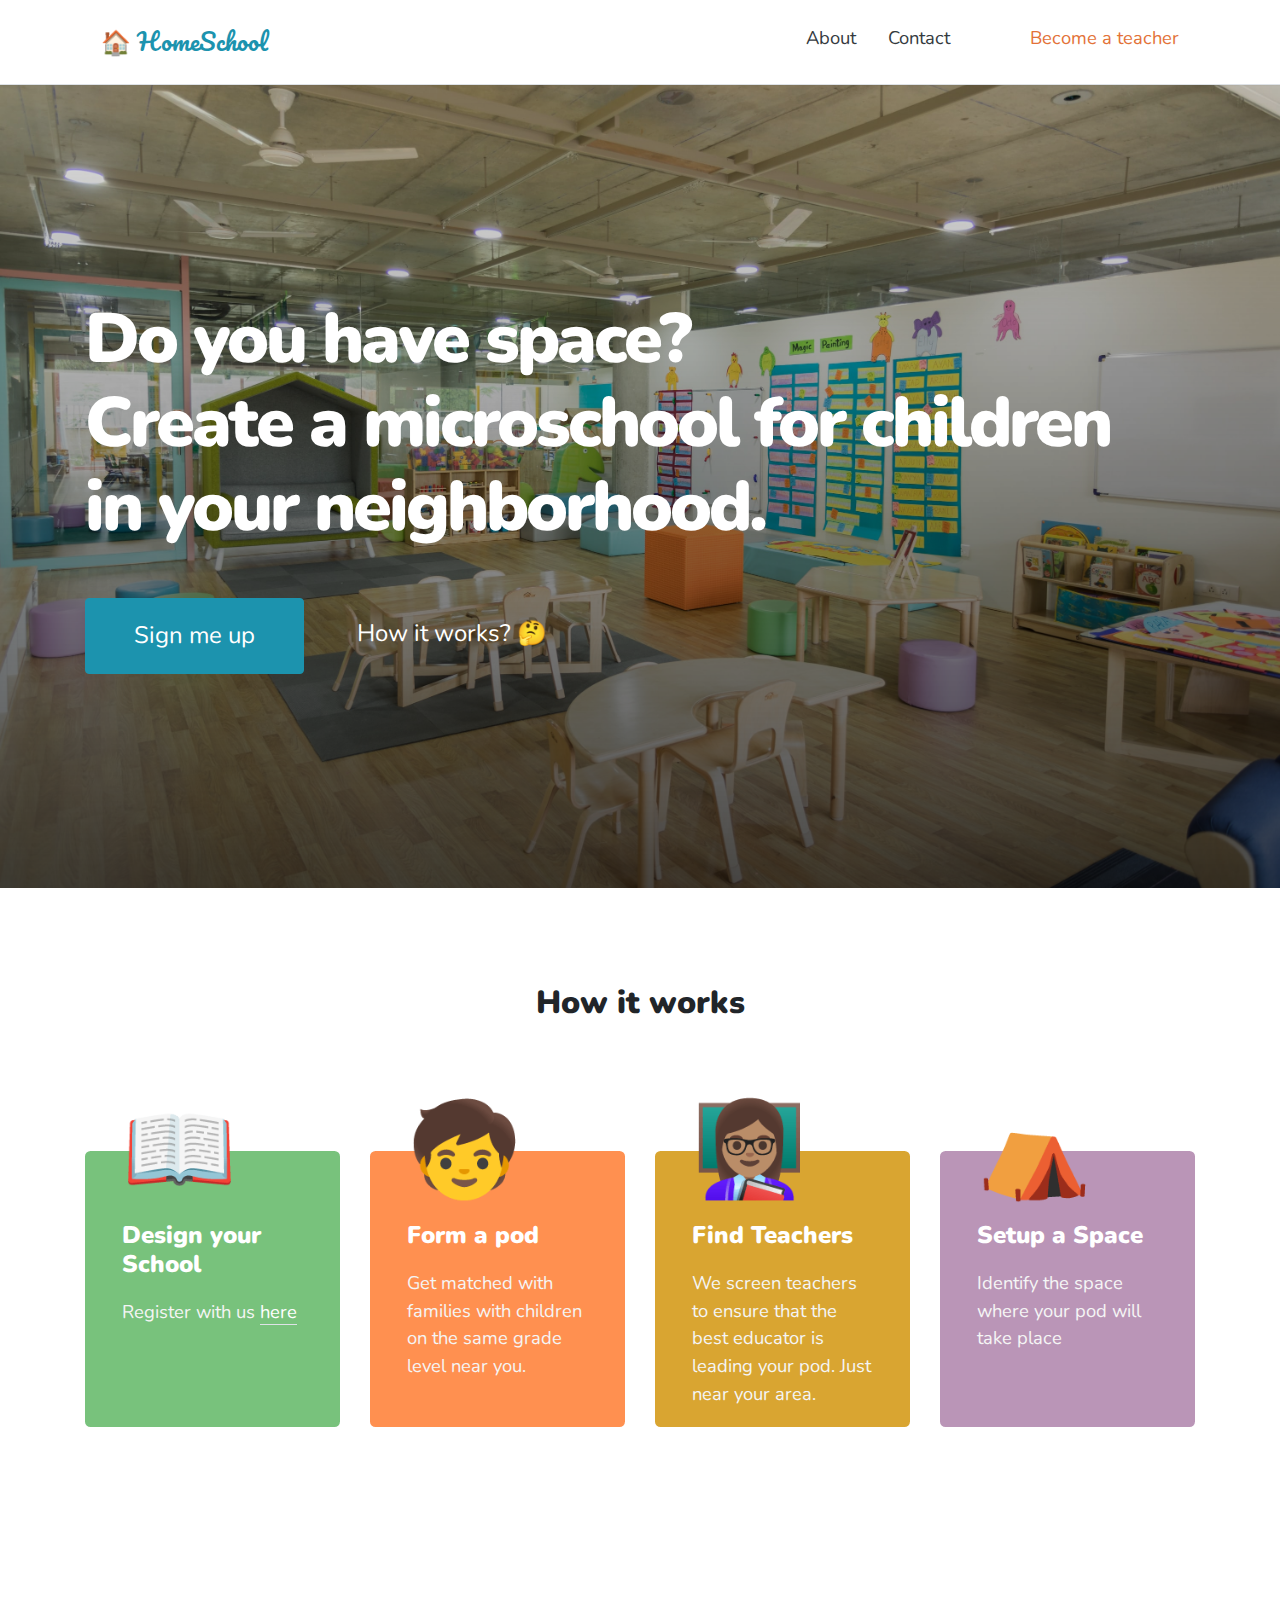
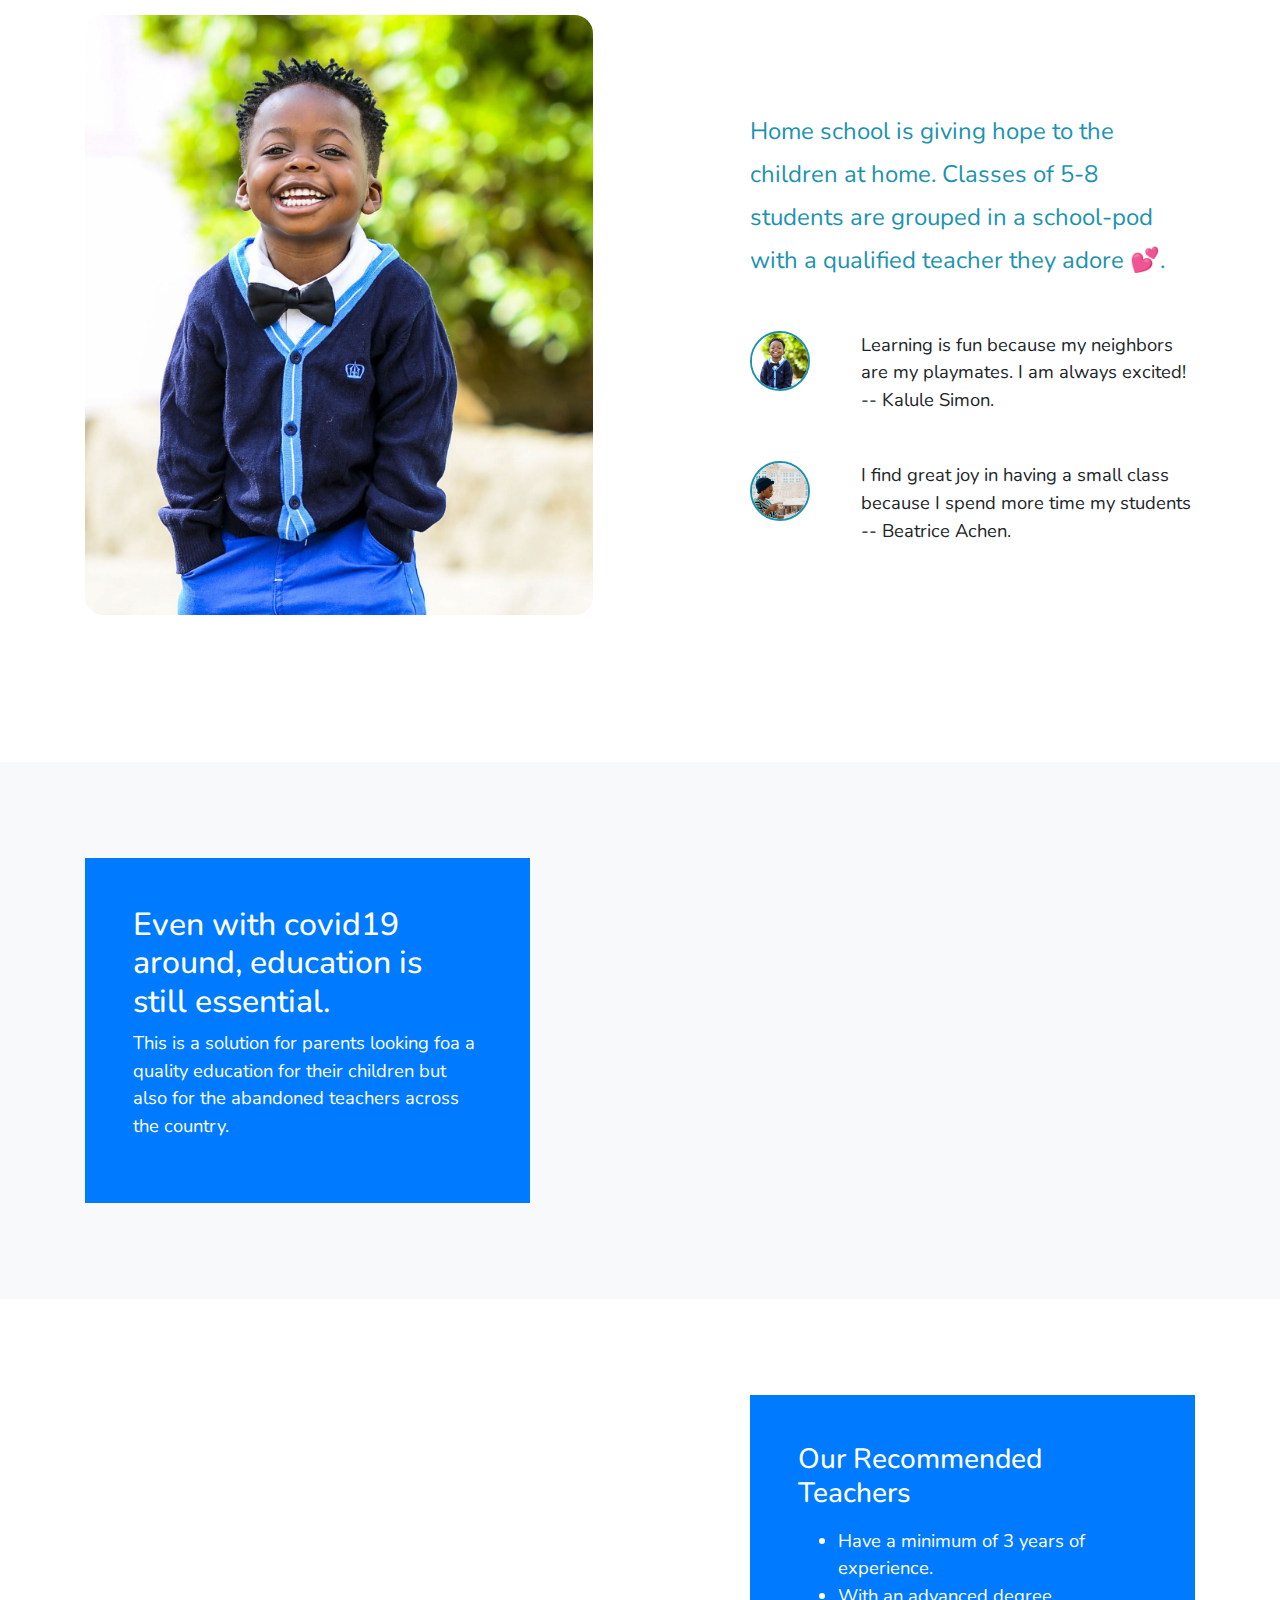
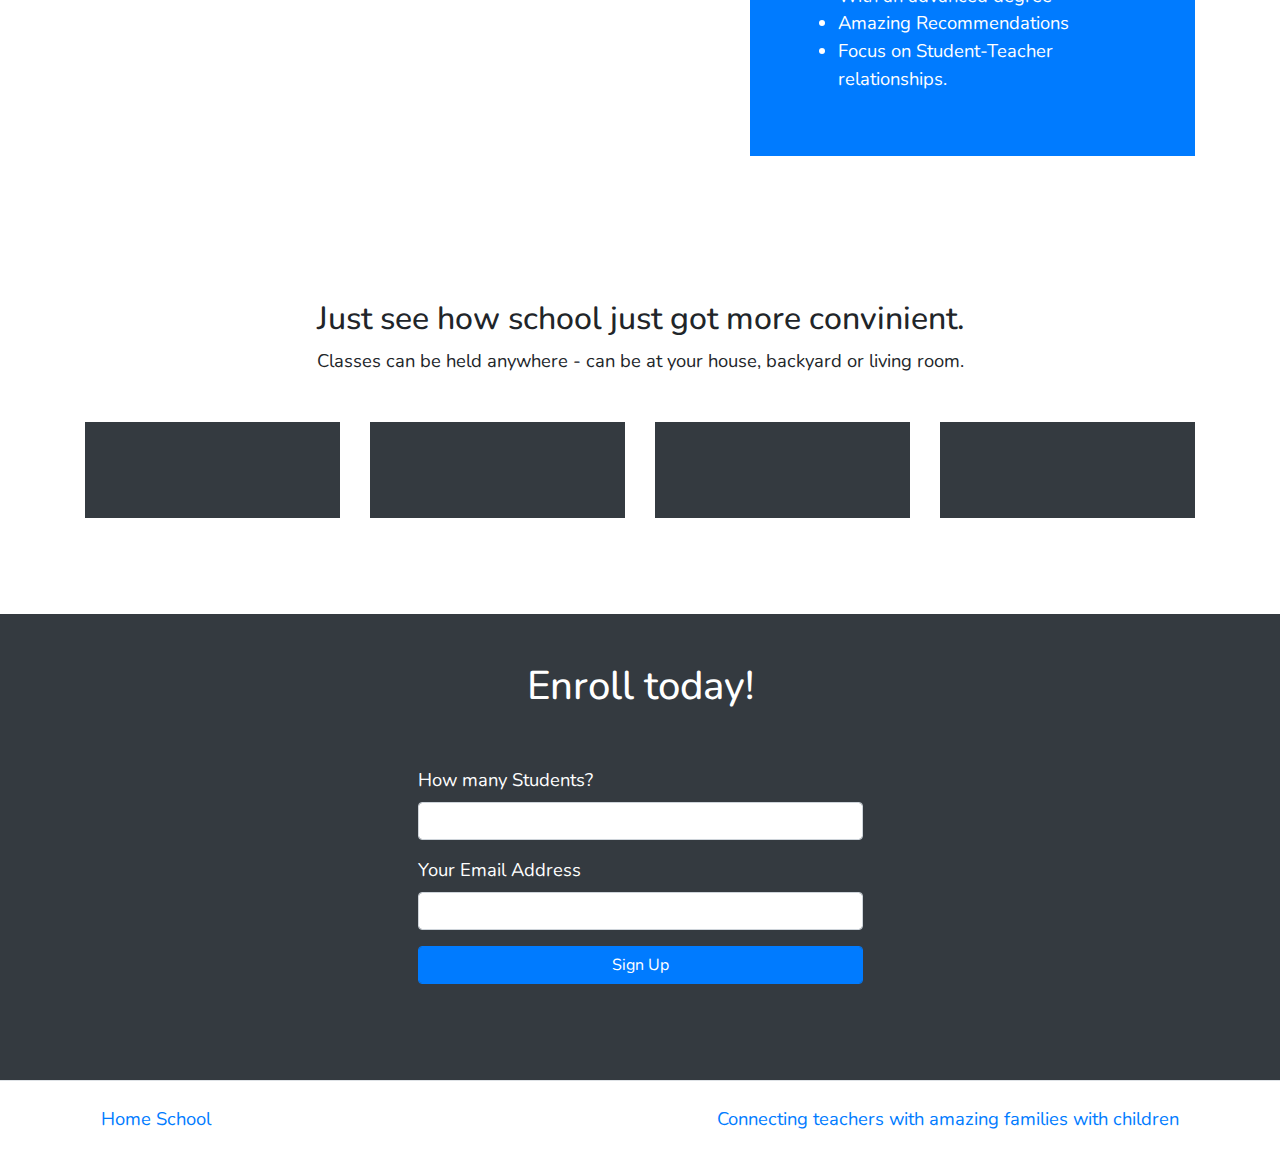
==== index.html @ bb49c63e "secondary intro update" ====
<!DOCTYPE html>
<html lang="en">
<head>
    <meta charset="UTF-8">
    <meta name="viewport" content="width=device-width, initial-scale=1.0">
    <title>Home School</title>
    <link rel="stylesheet" href="https://stackpath.bootstrapcdn.com/bootstrap/4.5.2/css/bootstrap.min.css" integrity="sha384-JcKb8q3iqJ61gNV9KGb8thSsNjpSL0n8PARn9HuZOnIxN0hoP+VmmDGMN5t9UJ0Z" crossorigin="anonymous">
    <link href="https://fonts.googleapis.com/css2?family=Nunito:wght@600;900&display=swap" rel="stylesheet">
    <link href="https://fonts.googleapis.com/css2?family=Pacifico&display=swap" rel="stylesheet"> 
    <link rel="stylesheet" href="style.css">
</head>
<body>
    <header class="border-bottom pt-3 pb-3">
        <nav class="d-flex justify-content-between container">
            <a class="nav-link logo" href="#">🏠 HomeSchool</a>
            <ul class="d-flex nav">
                <li class="nav-item">
                    <a class="nav-link text-dark" href="#">About</a>
                </li>
                <li class="nav-item">
                    <a class="nav-link text-dark" href="#">Contact</a>
                </li>
                <li class="nav-item ml-5">
                    <a class="nav-link orange-link" href="#">Become a teacher</a>
                </li>
            </ul>
        </nav>
    </header>

    <main>
        <div class="intro">
            <div class="container">
                <h1 class="mt-5 text-white">
                    Do you have space?<br>
                    Create a microschool for children<br>
                    in your neighborhood.
                </h1>
                <div class="mt-5 mb-5">
                    <a href="#" class="btn big-btn mr-5 text-white">Sign me up</a>
                    <a href="#" class="how-btn text-white">How it works? 🤔</a>
                </div>
            </div>
        </div>

        <div class="how">
            <div class="container pt-5 pb-5 mb-5">
                <h2 class="pb-3 mt-5 mb-5 text-center">How it works</h2>
                <div class="row">
                    <div class="col-md-3">
                        <div class="how-to how-to-1">
                            <h1>📖</h1>
                            <h4>Design your School</h4>
                            <p>Register with us <a href="#" class="text-white border-bottom">here</a></p>
                        </div>  
                    </div>
                    <div class="col-md-3">
                        <div class="how-to how-to-2">
                            <h1>🧒</h1>
                            <h4>Form a pod</h4>
                            <p>
                                Get matched with families with children on 
                                the same grade level near you.
                            </p>
                        </div>
                    </div>
                    <div class="col-md-3">
                        <div class="how-to how-to-3">
                            <h1>👩🏽‍🏫</h1>
                            <h4>Find Teachers</h4>
                            <p>We screen teachers to ensure that the best educator is 
                                leading your pod. Just near your area.
                            </p>
                        </div>
                    </div>
                    <div class="col-md-3">
                        <div class="how-to how-to-4">
                            <h1>⛺</h1>
                            <h4>Setup a Space</h4>
                            <p>Identify the space where your pod will take place</p>
                        </div>
                    </div>
                </div>
            </div>
        </div>

        <div class="secondary-intro">
            <div class="container">
                <div class="row">
                    <div class="col-md-7">
                        <div class="image-container">
                            <img src="img/boy.jpg" alt="">
                        </div>
                    </div>
                    <div class="col-md-5">
                        <p>
                            Home school is giving hope to the children at home.
                            Classes of 5-8 students are grouped in a school-pod
                            with a qualified teacher they adore 💕.
                        </p>
                        <div class="d-flex justify-content-between mt-5">
                            <div class="profile">
                                <img src="img/boy.jpg" alt="">
                            </div>
                            <span class="w-75">
                                Learning is fun because my neighbors are my playmates. 
                                I am always excited!<br>
                                -- Kalule Simon.
                            </span>
                        </div>
                        <div class="d-flex justify-content-between mt-5">
                            <div class="profile">
                                <img src="img/teacher.jpg" alt="">
                            </div>
                            <span class="w-75">
                                I find great joy in having a small class because I spend more time my students<br>
                                -- Beatrice Achen.
                            </span>
                        </div>
                    </div>
                </div>
            </div>
        </div>

        <div class="pt-5 pb-5 bg-light">
            <div class="container">
                <div class="row">
                    <div class="col-md-5">
                        <div class="bg-primary p-5 mt-5 mb-5 text-white">
                            <h2>Even with covid19 around, education is still essential.</h2>
                            <p>This is a solution for parents looking foa a quality
                                education for their children but also for the abandoned 
                                teachers across the country.
                            </p>
                        </div>
                    </div>
                    <div class="col-md-7"></div>
                </div>
            </div>
        </div>

        <div class="pt-5 pb-5">
            <div class="container">
                <div class="row">
                    <div class="col-md-7"></div>
                    <div class="col-md-5">
                        <div class="bg-primary p-5 mt-5 mb-5 text-white">
                            <h3 class="mb-3">Our Recommended Teachers</h3>
                            <ul>
                                <li>Have a minimum of 3 years of experience.</li>
                                <li>With an advanced degree</li>
                                <li>Amazing Recommendations</li>
                                <li>Focus on Student-Teacher relationships.</li>
                            </ul>
                        </div>
                    </div>
                </div>
            </div>
        </div>

        <div class="container pt-5 pb-5 text-center">
            <h2>Just see how school just got more convinient.</h2>
            <p>Classes can be held anywhere - can be at your house, 
                backyard or living room.
            </p>
            <div class="row mt-5">
                <div class="col-md-3">
                    <div class="bg-dark p-5"></div>
                </div>
                <div class="col-md-3">
                    <div class="bg-dark p-5"></div>
                </div>
                <div class="col-md-3">
                    <div class="bg-dark p-5"></div>
                </div>
                <div class="col-md-3">
                    <div class="bg-dark p-5"></div>
                </div>
            </div>
        </div>

        <div class="pt-5 pb-5 bg-dark mt-5 text-white">
            <div class="container">
                <h1 class="text-center pb-5">Enroll today!</h1>
                <div class="row">
                    <form action="#" class="col-md-5 mx-auto mb-5">
                        <div class="form-group">
                            <label for="students">How many Students?</label>
                            <input type="text" name="students" class="form-control">
                        </div>
                        <div class="form-group">
                            <label for="email">Your Email Address</label>
                            <input type="text" name="email" class="form-control">
                        </div>
                        <button type="submit" class="btn btn-primary form-control">Sign Up</button>
                    </form>
                </div>
            </div>
        </div>
    </main>

    <footer class="border-top pt-3 pb-3">
        <nav class="d-flex justify-content-between container">
            <a class="nav-link" href="#">Home School</a>
            <a class="nav-link" href="#">Connecting teachers with amazing families with children</a>
        </nav>
    </footer>
</body>
</html>
---- style.css ----
body {
    font-family: 'Nunito', sans-serif;
    font-size: 1.15em;
}

/* Nav */
.logo {
    font-size: 1.3em;
    font-family: 'Pacifico', cursive;
    color: #1c93ae;
}

/* Intro */
.intro {
    background: linear-gradient(to bottom, rgba(0, 0, 0, 0.1), rgba(0, 0, 0, 0.7)), url('img/bg.jpg');
    background-size: cover;
    background-position: center bottom;
    padding: 9em 0;
}

.intro h1 {
    font-size: 3.8em;
    letter-spacing: -3px;
    font-weight: 900;
}

/* How to */
.how {
    padding-bottom: 3em;
}

.how h2 {
    font-weight: 900;
}

.how-to {
    height: 15em;
    padding: 0 2em;
    position: relative;
    margin-top: 3.5em;
    border-radius: .3em;
}

.how-to-1 {
    background: #78c27c;
}

.how-to-2 {
    
    background: #ff9050;
}

.how-to-3 {
    background: #d9a531;
}

.how-to-4 {
    background: #ba95b7;
}

.how-to h1 {
    font-size: 5em;
    position: relative;
    top: -0.6em;
}

.how-to h4 {
    color: white;
    font-weight: 900;
    position: relative;
    top: -2em;
}

.how-to p {
    position: relative;
    top: -2em;
    color: whitesmoke;
}

/* secondary-intro */
.secondary-intro {
    margin: 2em 0 8em;
}

.image-container {
    width: 80%;
    height: 600px;
    overflow: hidden;
    border-radius: 1em;
}

.image-container img {
    width: 100%;
    height: auto;
}

.secondary-intro p {
    font-size: 1.3em;
    line-height: 1.8;
    margin: 4em 0 0 0;
    color: #1c93ae;
}

.profile {
    width: 60px;
    height: 60px;
    overflow: hidden;
    border-radius: 50%;
    border: 2px solid #1c93ae;
}

.profile img {
    width: 100%;
}

/* Buttons */
.big-btn {
    padding: .8em 2em;
    font-size: 1.3em;
    background-color: #1c93ae;
    border-color: #1c93ae;
}

.how-btn {
    font-size: 1.3em;
}

.how-btn img {
    height: 1.5em;
}

/* Links */
.orange-link {
    color: #e37238;
}
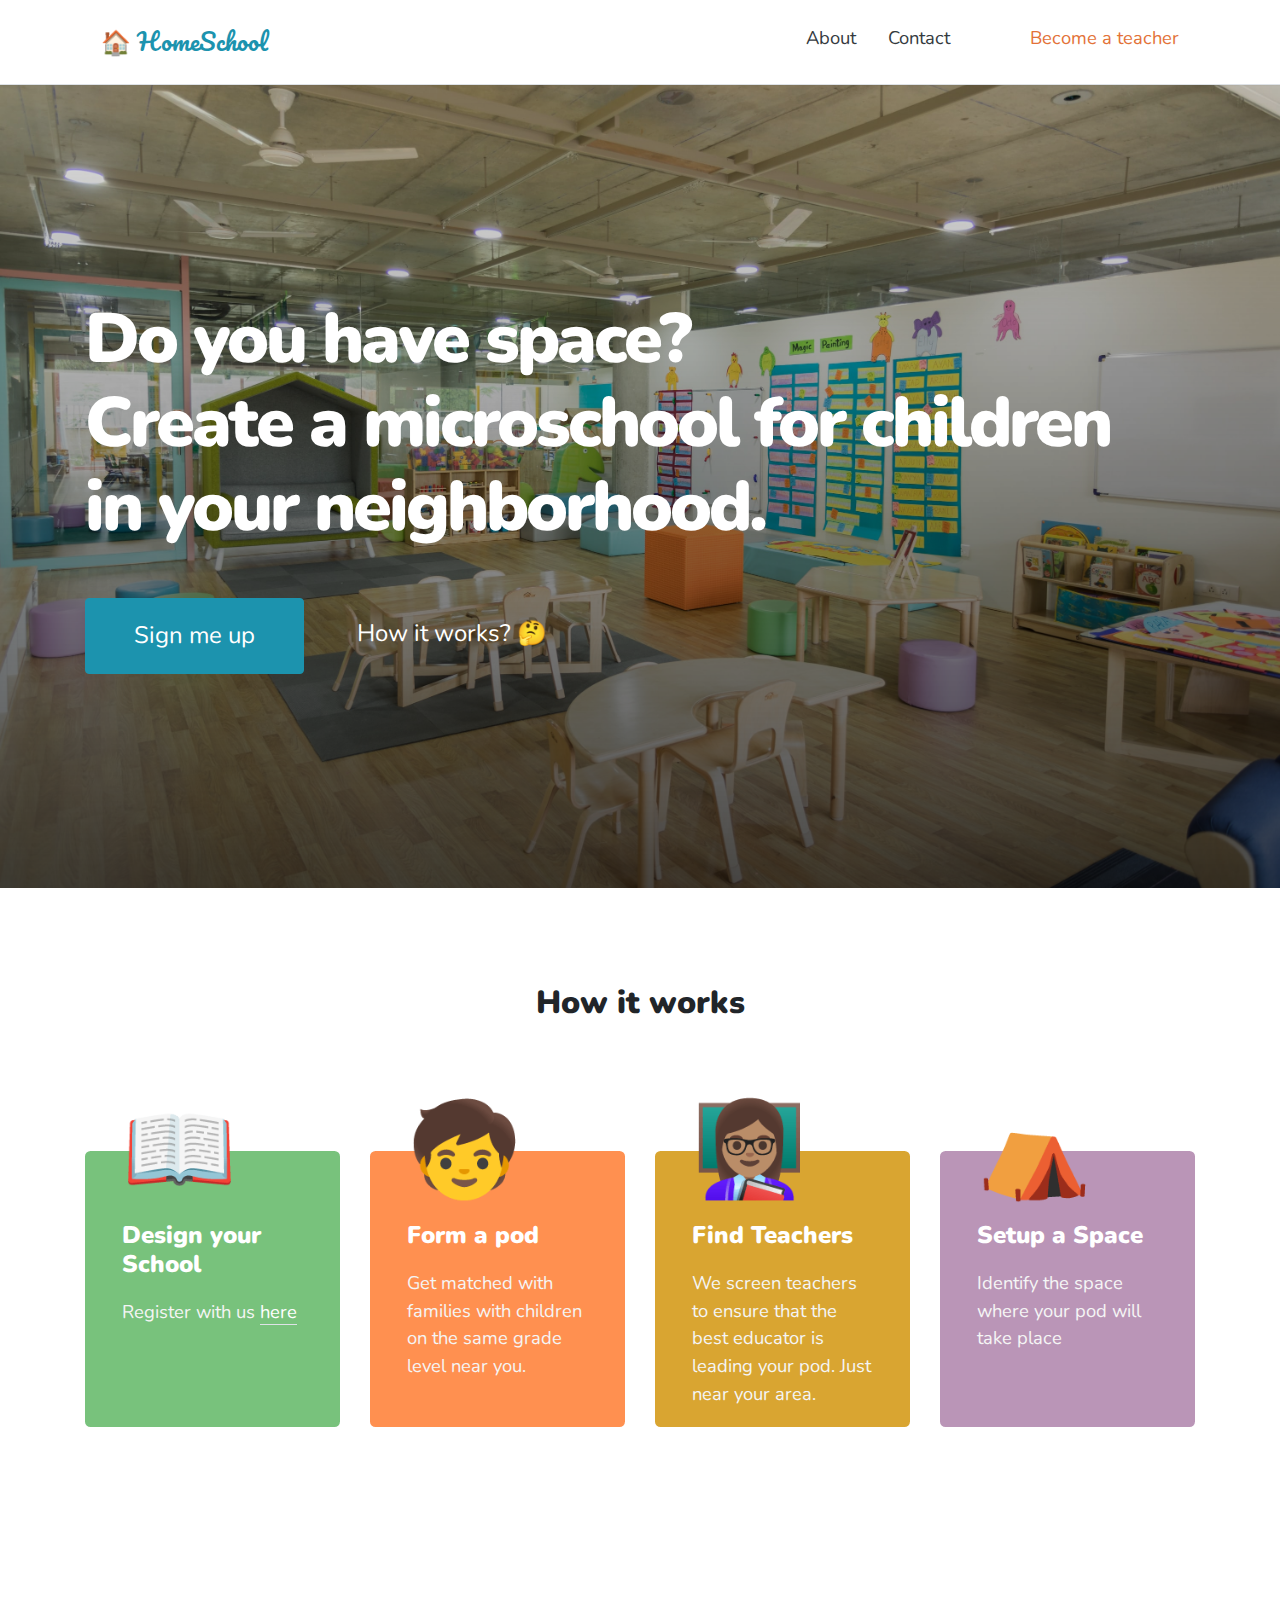
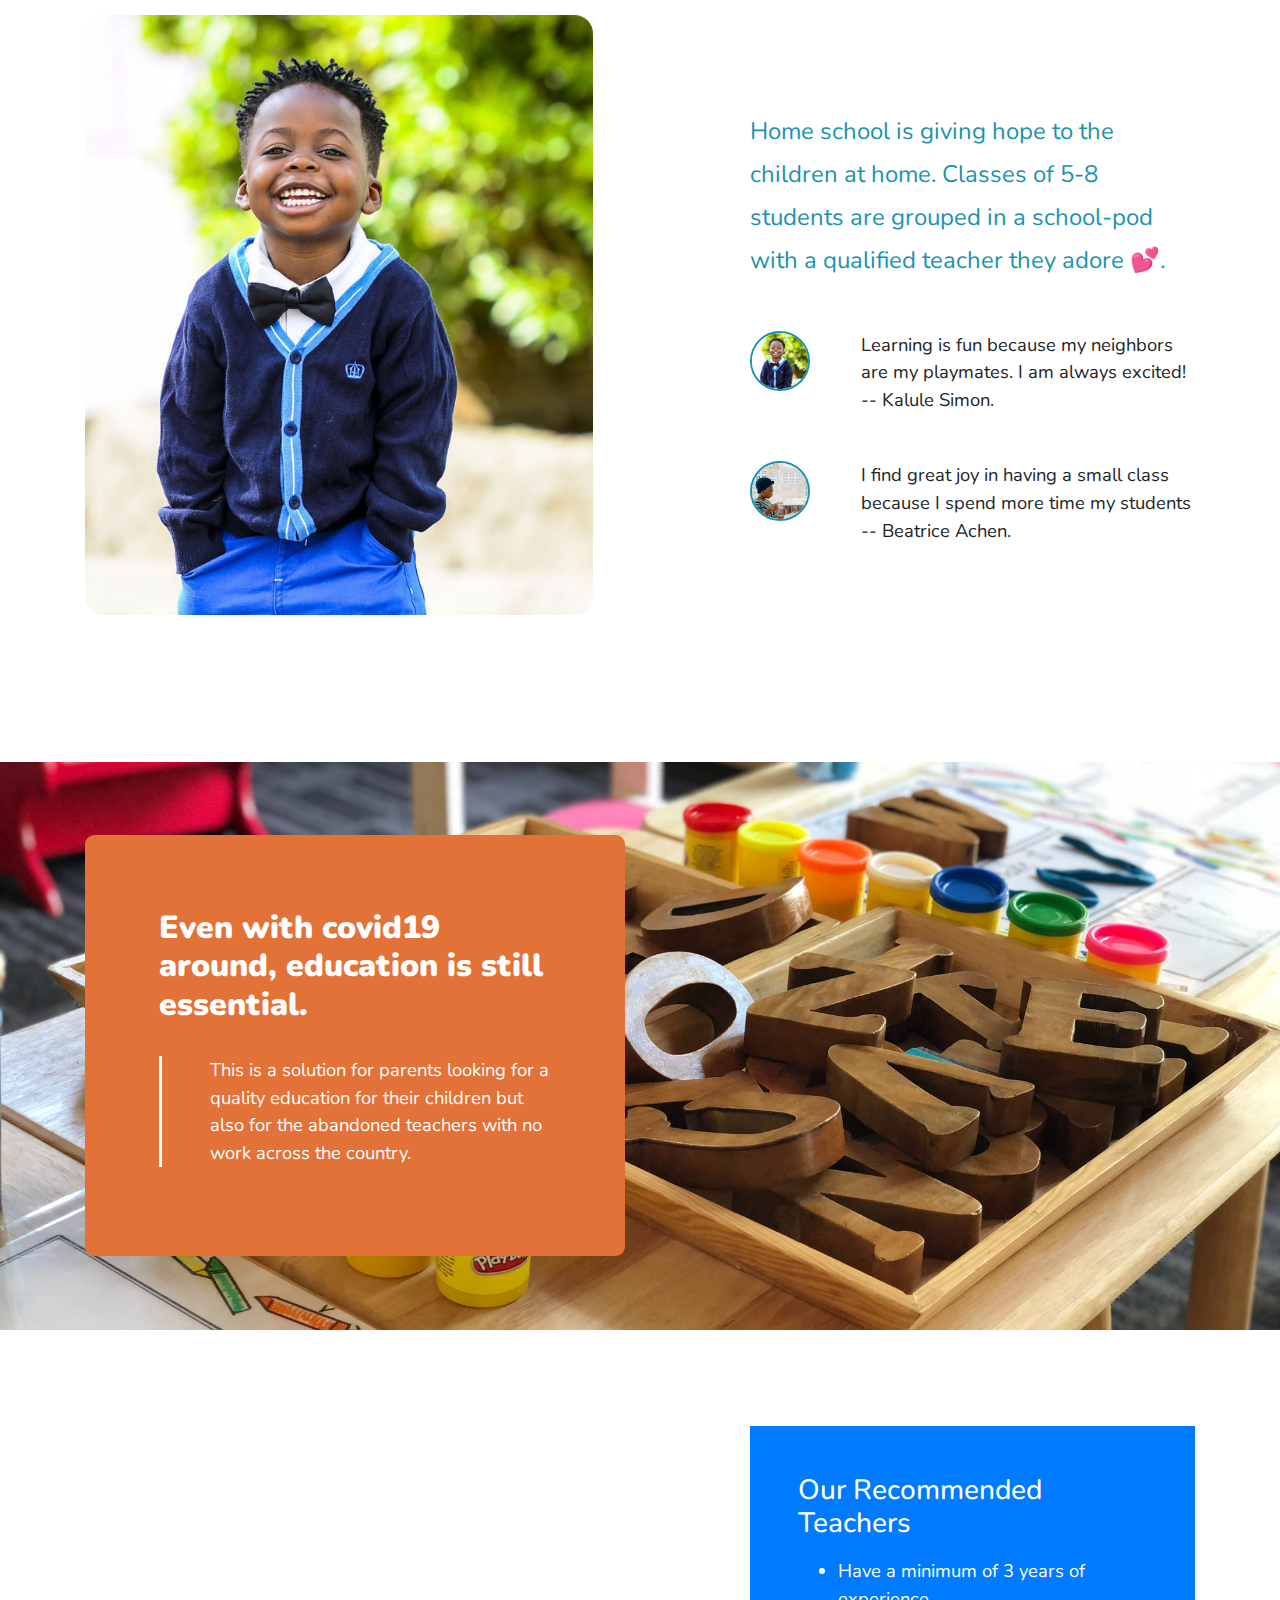
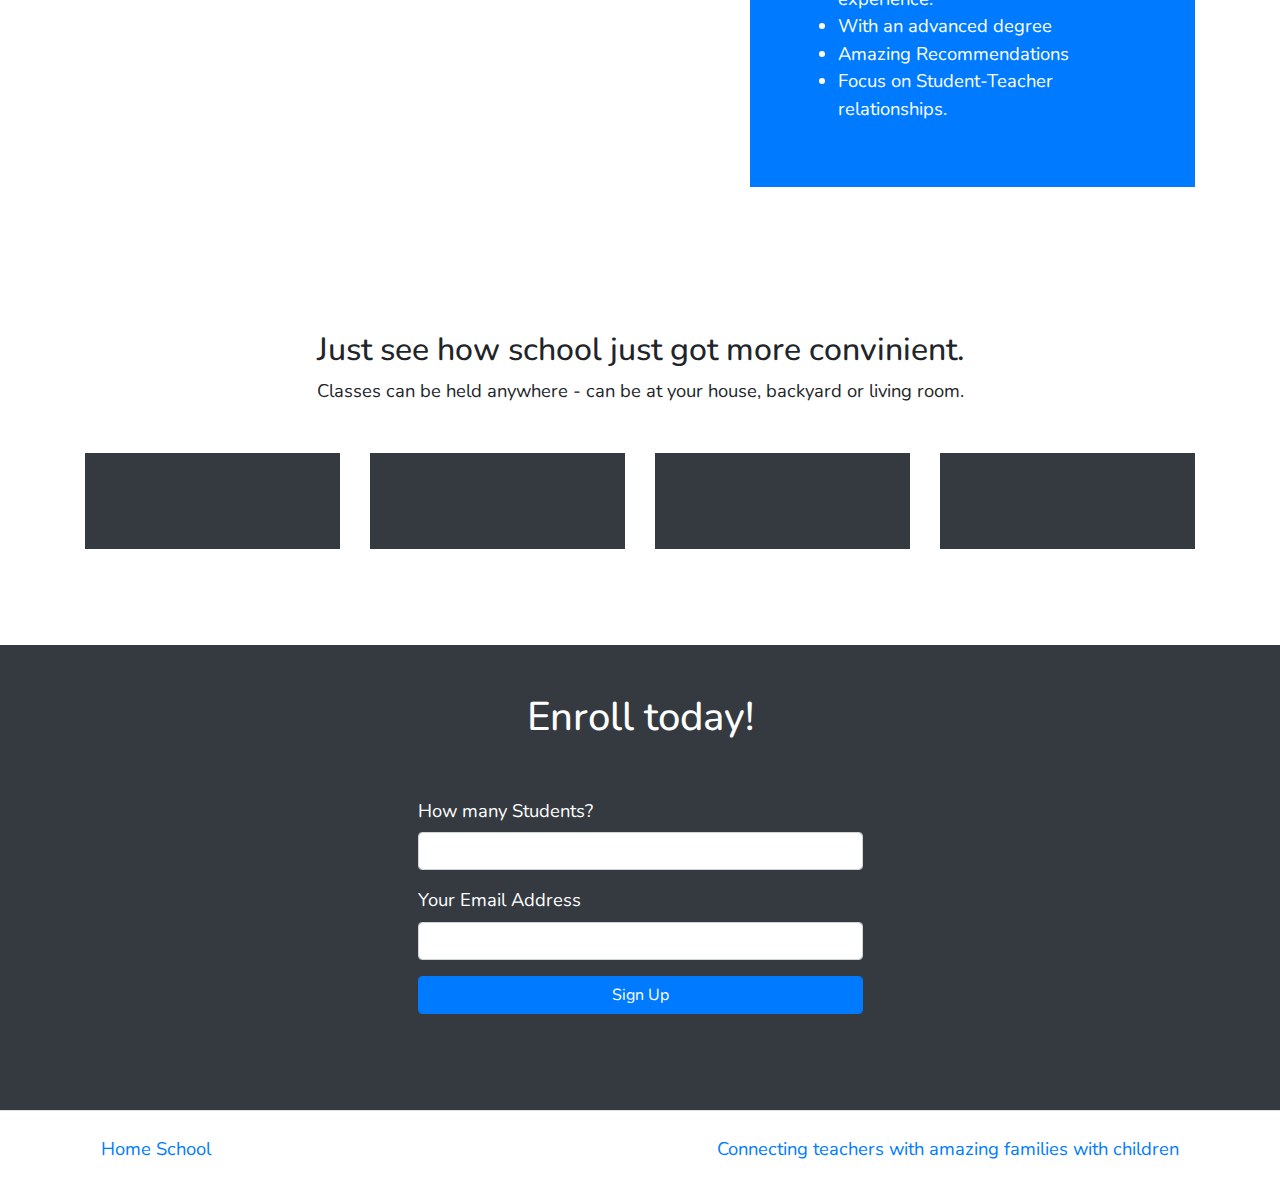
==== commit 95647904: "add statement section." ====
--- a/index.html
+++ b/index.html
@@ -121,19 +121,19 @@
             </div>
         </div>
 
-        <div class="pt-5 pb-5 bg-light">
-            <div class="container">
-                <div class="row">
-                    <div class="col-md-5">
-                        <div class="bg-primary p-5 mt-5 mb-5 text-white">
+        <div class="covid-alert">
+            <div class="container">
+                <div class="row">
+                    <div class="col-md-6">
+                        <div class="statement-1">
                             <h2>Even with covid19 around, education is still essential.</h2>
-                            <p>This is a solution for parents looking foa a quality
+                            <p class="pl-5">This is a solution for parents looking for a quality
                                 education for their children but also for the abandoned 
-                                teachers across the country.
+                                teachers with no work across the country.
                             </p>
                         </div>
                     </div>
-                    <div class="col-md-7"></div>
+                    <div class="col-md-6"></div>
                 </div>
             </div>
         </div>
--- a/style.css
+++ b/style.css
@@ -113,6 +113,30 @@
     width: 100%;
 }
 
+/* covid-alert */
+.covid-alert {
+    background: url('img/items.jpg');
+    background-size: cover;
+    background-position: center;
+    padding: 4em 0;
+}
+
+.statement-1 {
+    background: #e37238;
+    border-radius: .5em;
+    color: white;
+    padding: 4em 4em;
+}
+
+.statement-1 h2 {
+    font-weight: 900;
+    margin: 0 0 1em 0;
+}
+
+.statement-1 p {
+    border-left: 3px solid white;
+}
+
 /* Buttons */
 .big-btn {
     padding: .8em 2em;
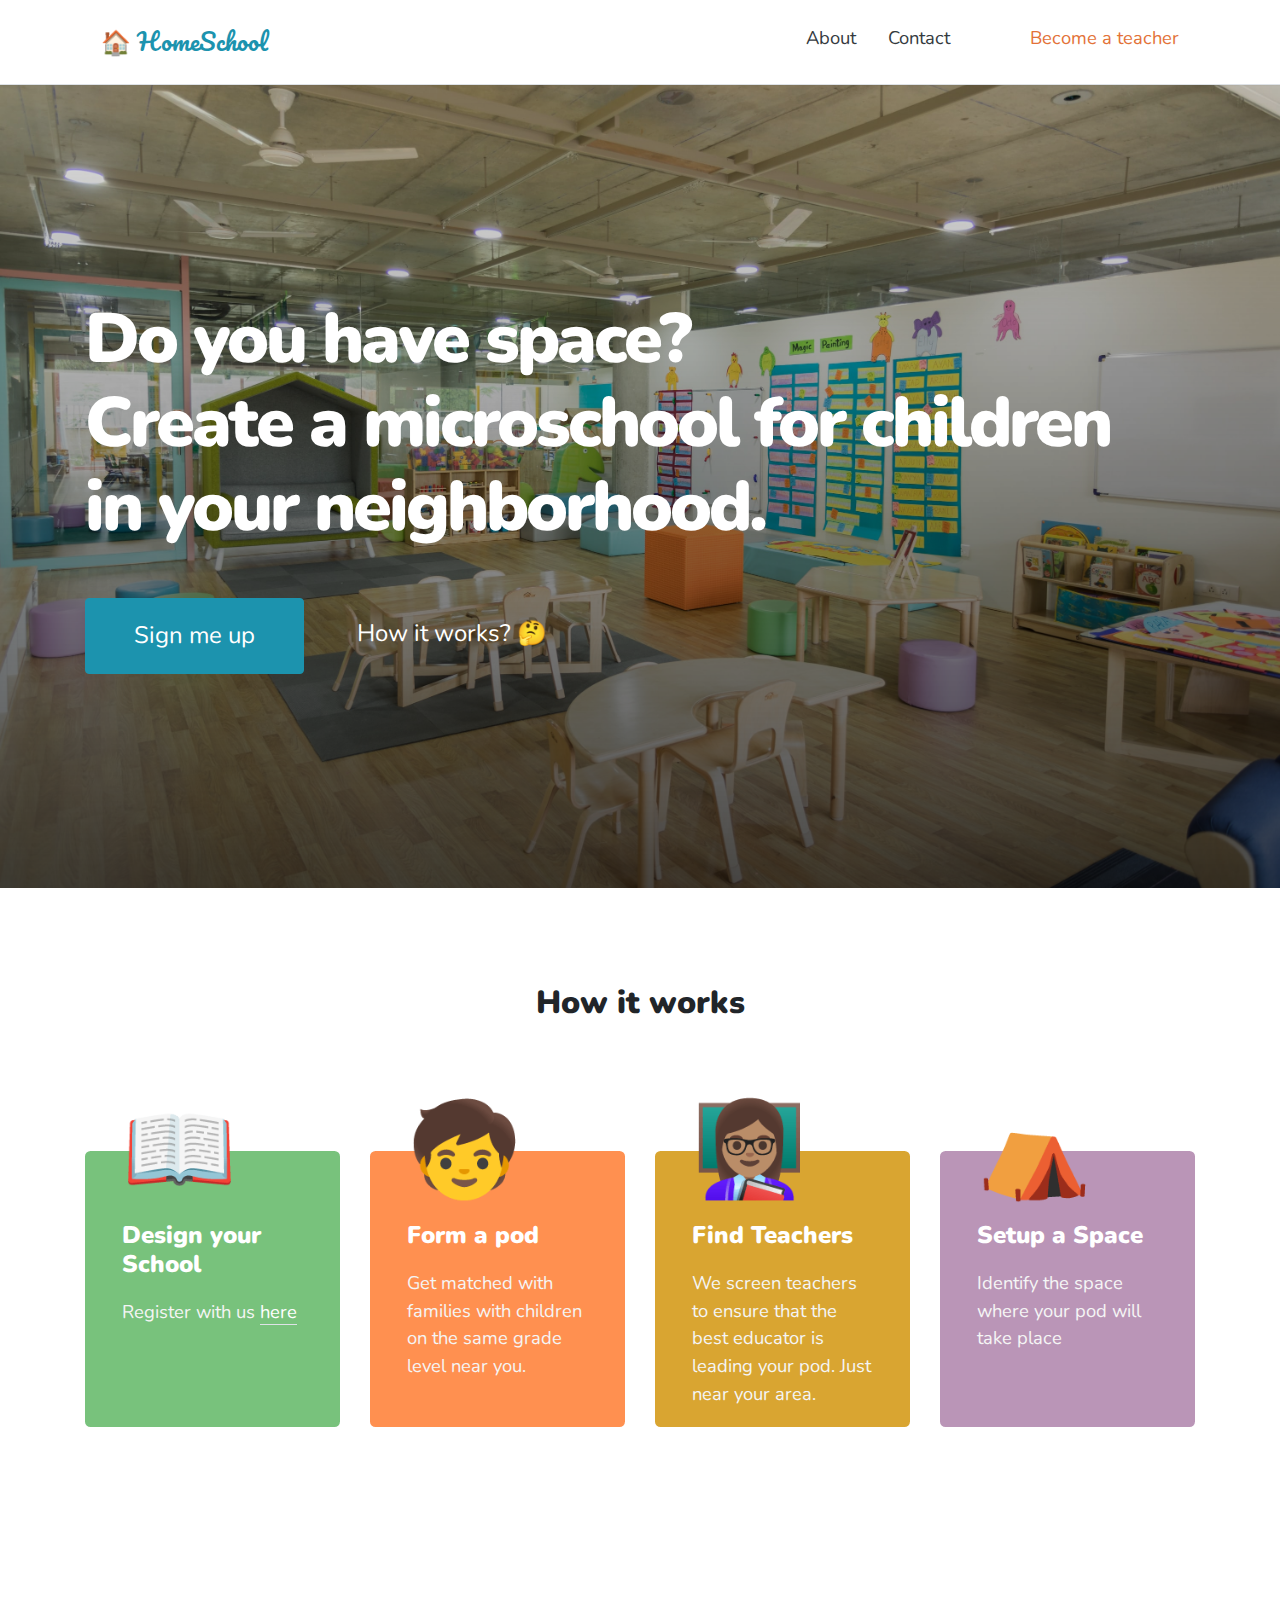
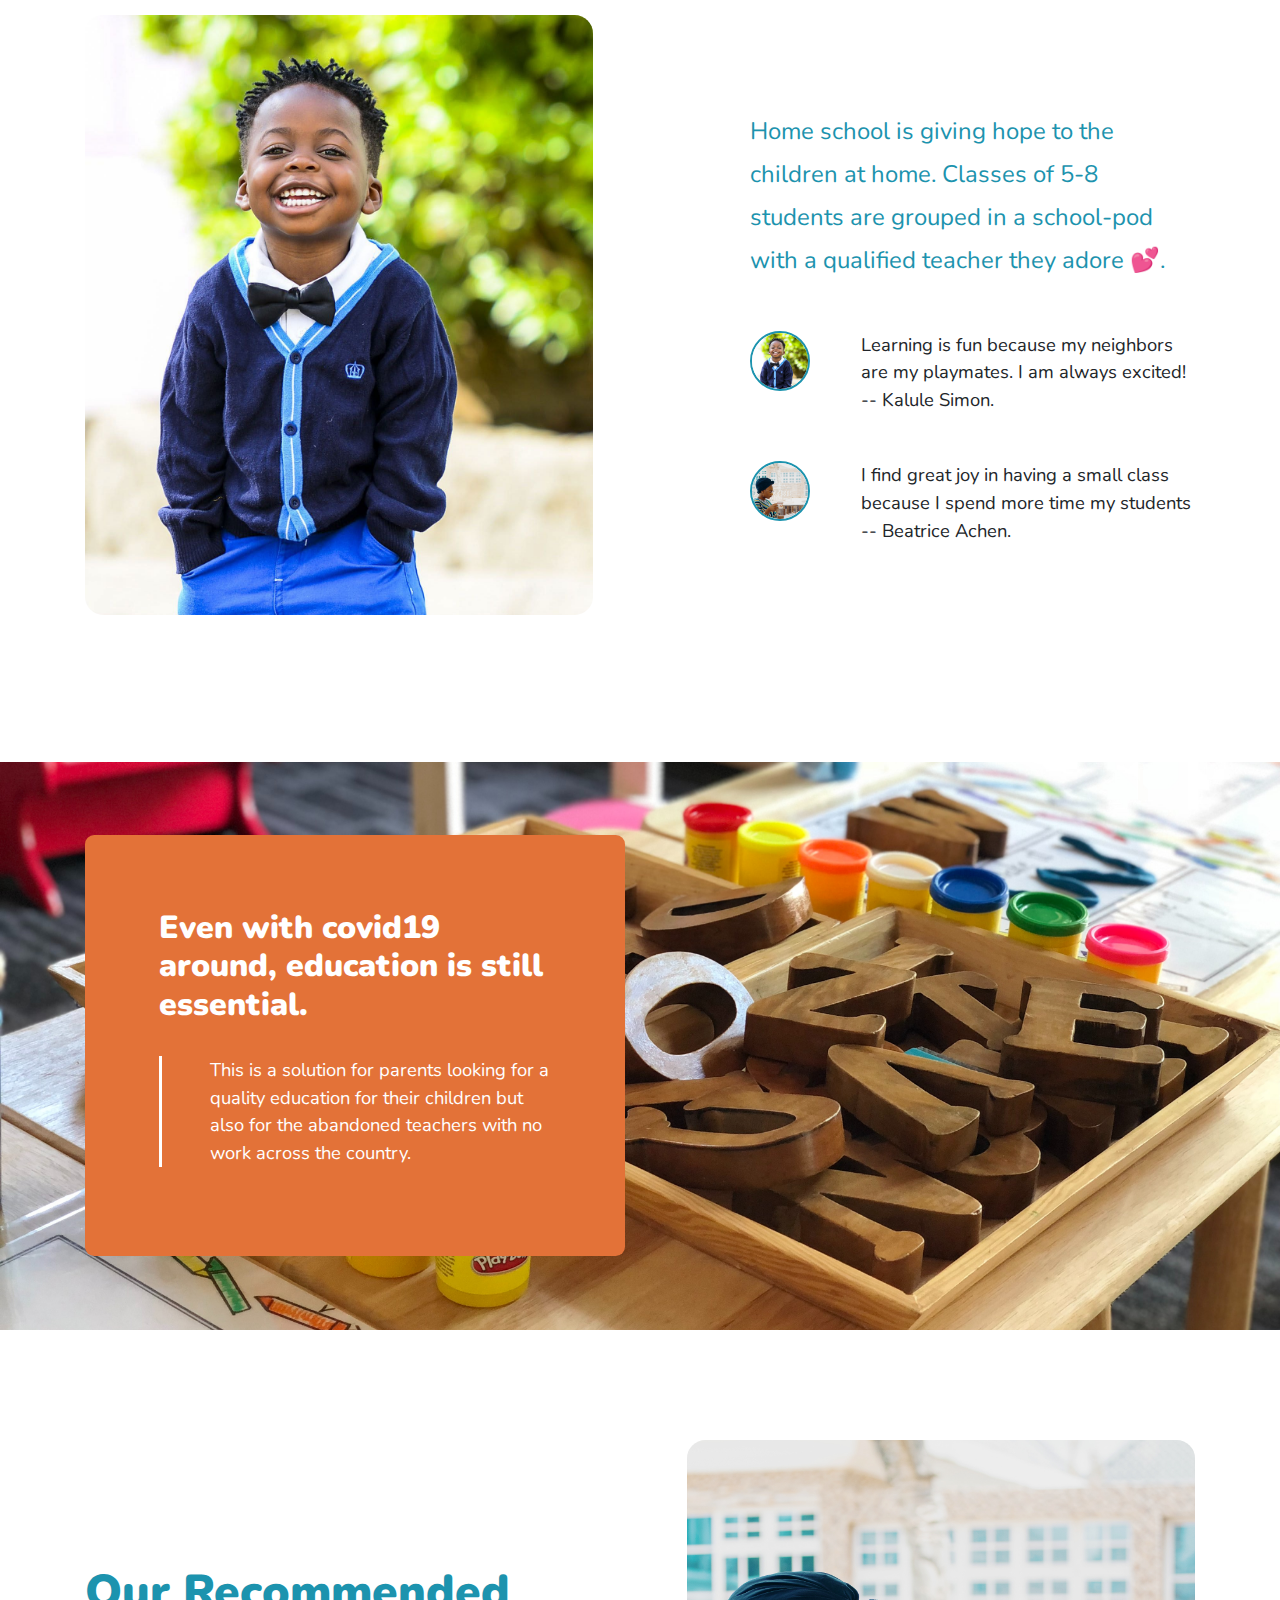
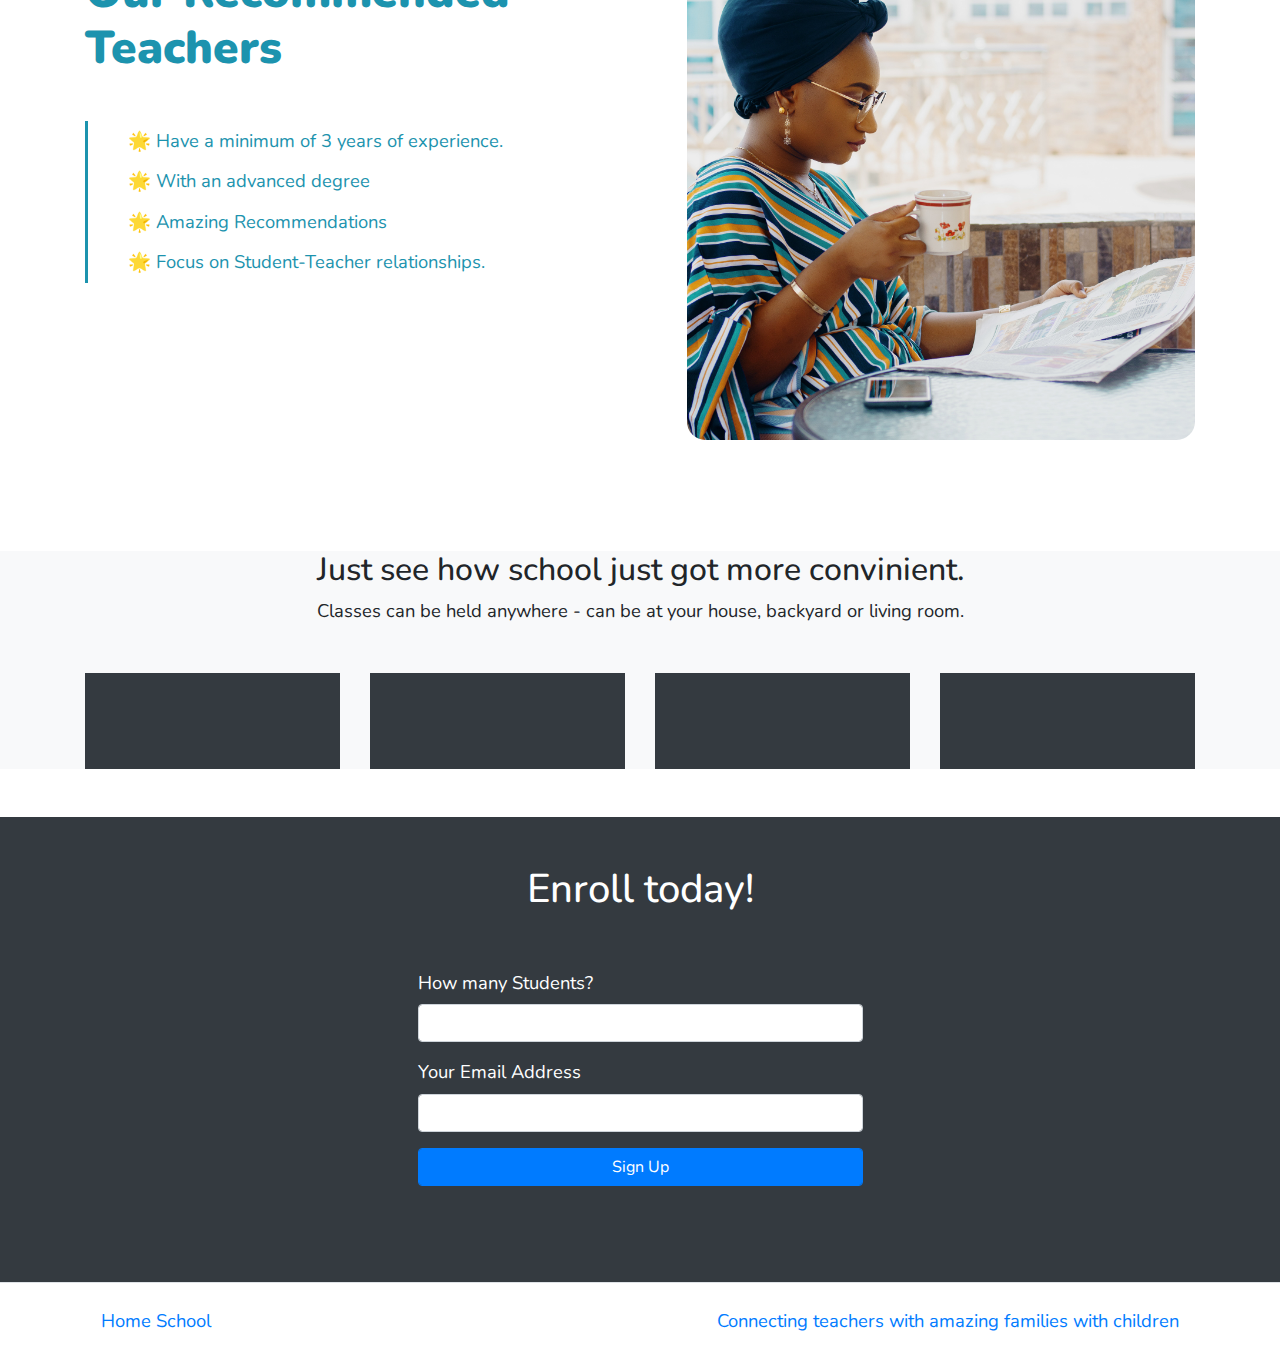
==== commit 16bab2f1: "add recommend teacher section" ====
--- a/index.html
+++ b/index.html
@@ -138,42 +138,48 @@
             </div>
         </div>
 
-        <div class="pt-5 pb-5">
-            <div class="container">
-                <div class="row">
-                    <div class="col-md-7"></div>
+        <div class="recommend-teachers">
+            <div class="container">
+                <div class="row">
                     <div class="col-md-5">
-                        <div class="bg-primary p-5 mt-5 mb-5 text-white">
-                            <h3 class="mb-3">Our Recommended Teachers</h3>
+                        <div class="">
+                            <h2>Our Recommended Teachers</h2>
                             <ul>
-                                <li>Have a minimum of 3 years of experience.</li>
-                                <li>With an advanced degree</li>
-                                <li>Amazing Recommendations</li>
-                                <li>Focus on Student-Teacher relationships.</li>
+                                <li>🌟 Have a minimum of 3 years of experience.</li>
+                                <li>🌟 With an advanced degree</li>
+                                <li>🌟 Amazing Recommendations</li>
+                                <li>🌟 Focus on Student-Teacher relationships.</li>
                             </ul>
                         </div>
                     </div>
-                </div>
-            </div>
-        </div>
-
-        <div class="container pt-5 pb-5 text-center">
-            <h2>Just see how school just got more convinient.</h2>
-            <p>Classes can be held anywhere - can be at your house, 
-                backyard or living room.
-            </p>
-            <div class="row mt-5">
-                <div class="col-md-3">
-                    <div class="bg-dark p-5"></div>
-                </div>
-                <div class="col-md-3">
-                    <div class="bg-dark p-5"></div>
-                </div>
-                <div class="col-md-3">
-                    <div class="bg-dark p-5"></div>
-                </div>
-                <div class="col-md-3">
-                    <div class="bg-dark p-5"></div>
+                    <div class="col-md-7">
+                        <div class="image-container-2">
+                            <img src="img/teacher.jpg" alt="">
+                        </div>
+                    </div>
+                </div>
+            </div>
+        </div>
+
+        <div class="bg-light">
+            <div class="container text-center">
+                <h2>Just see how school just got more convinient.</h2>
+                <p>Classes can be held anywhere - can be at your house, 
+                    backyard or living room.
+                </p>
+                <div class="row mt-5">
+                    <div class="col-md-3">
+                        <div class="bg-dark p-5"></div>
+                    </div>
+                    <div class="col-md-3">
+                        <div class="bg-dark p-5"></div>
+                    </div>
+                    <div class="col-md-3">
+                        <div class="bg-dark p-5"></div>
+                    </div>
+                    <div class="col-md-3">
+                        <div class="bg-dark p-5"></div>
+                    </div>
                 </div>
             </div>
         </div>
--- a/style.css
+++ b/style.css
@@ -89,7 +89,16 @@
     border-radius: 1em;
 }
 
-.image-container img {
+.image-container-2 {
+    width: 80%;
+    height: 600px;
+    overflow: hidden;
+    border-radius: 1em;
+    float: right;
+}
+
+.image-container img,
+.image-container-2 img {
     width: 100%;
     height: auto;
 }
@@ -137,6 +146,28 @@
     border-left: 3px solid white;
 }
 
+/* recommend teachers */
+.recommend-teachers {
+    padding: 6em 0;
+}
+
+.recommend-teachers h2 {
+    font-weight: 900;
+    color: #1c93ae;
+    font-size: 2.5em;
+    margin: 2.7em 0 1em 0;
+}
+
+.recommend-teachers ul {
+    color: #1c93ae;
+    list-style: none;
+    border-left: 3px solid #1c93ae;
+}
+
+.recommend-teachers li {
+    line-height: 2.2;
+}
+
 /* Buttons */
 .big-btn {
     padding: .8em 2em;
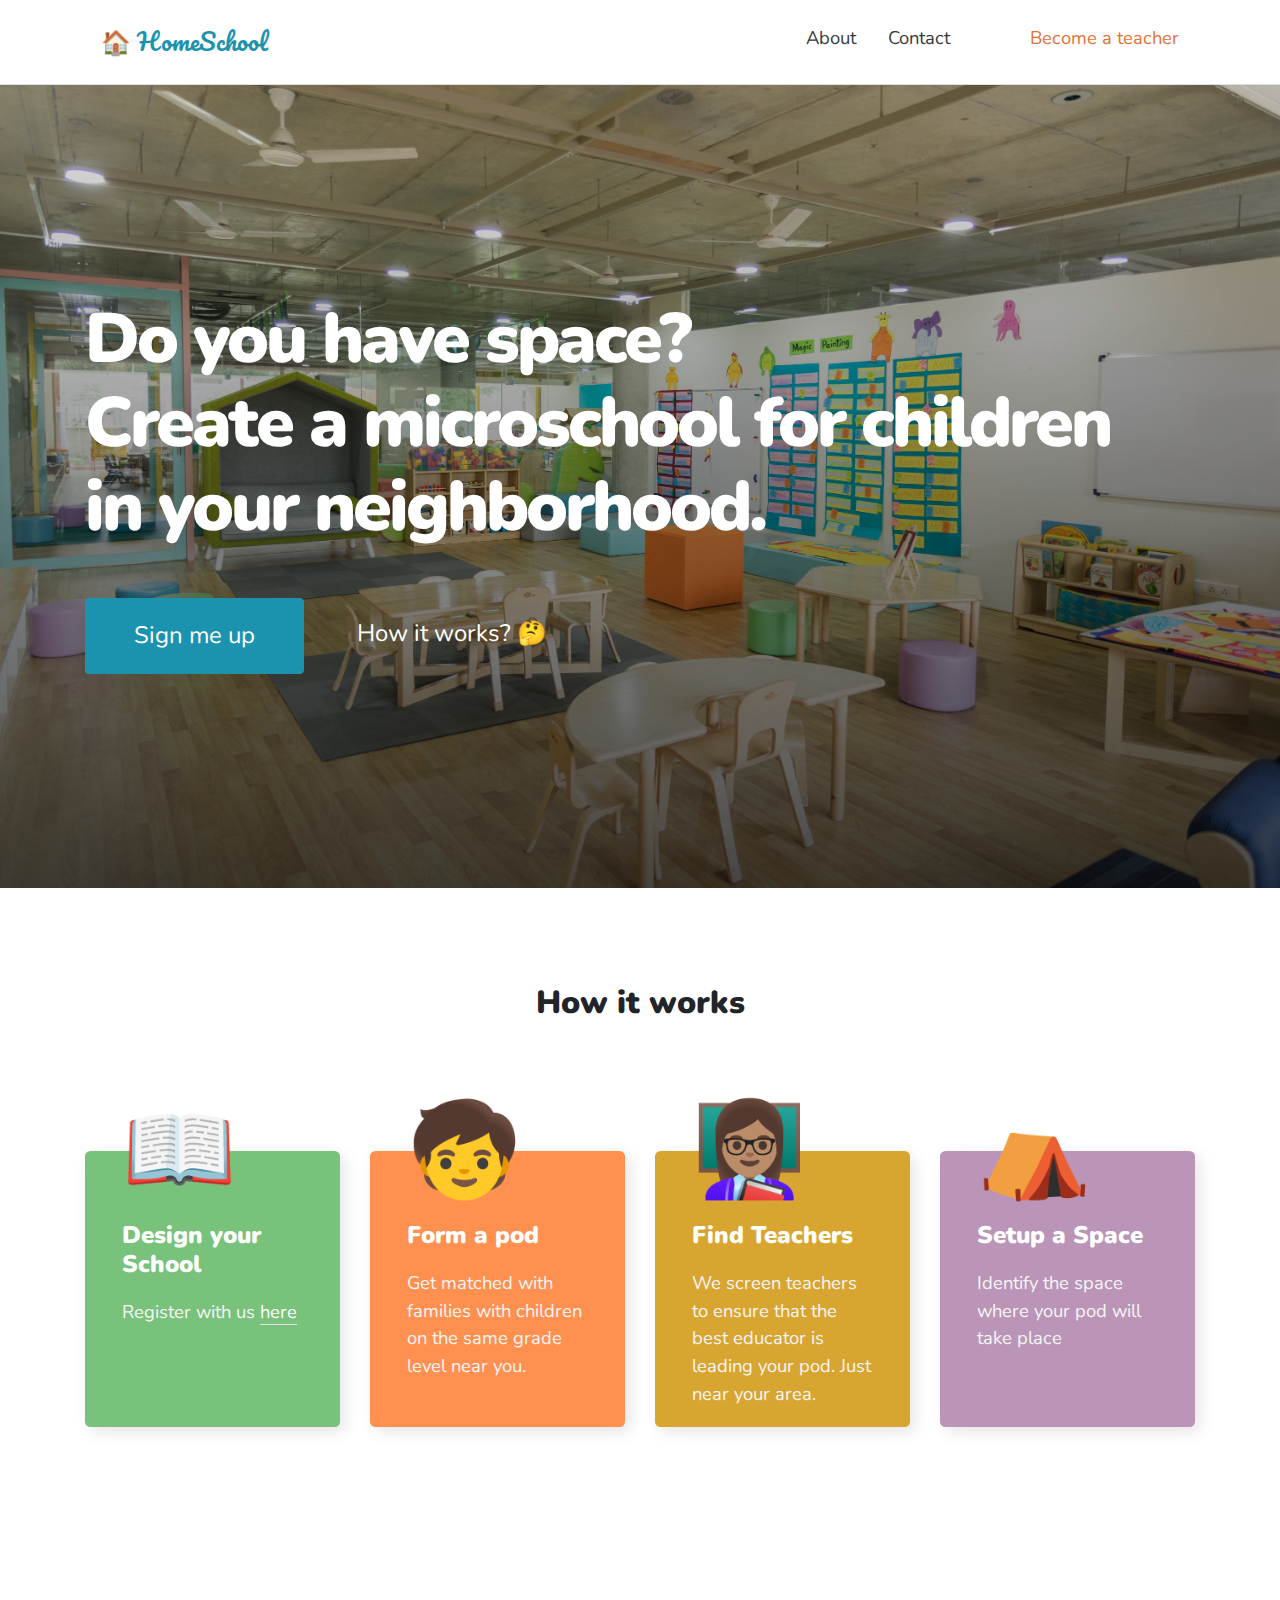
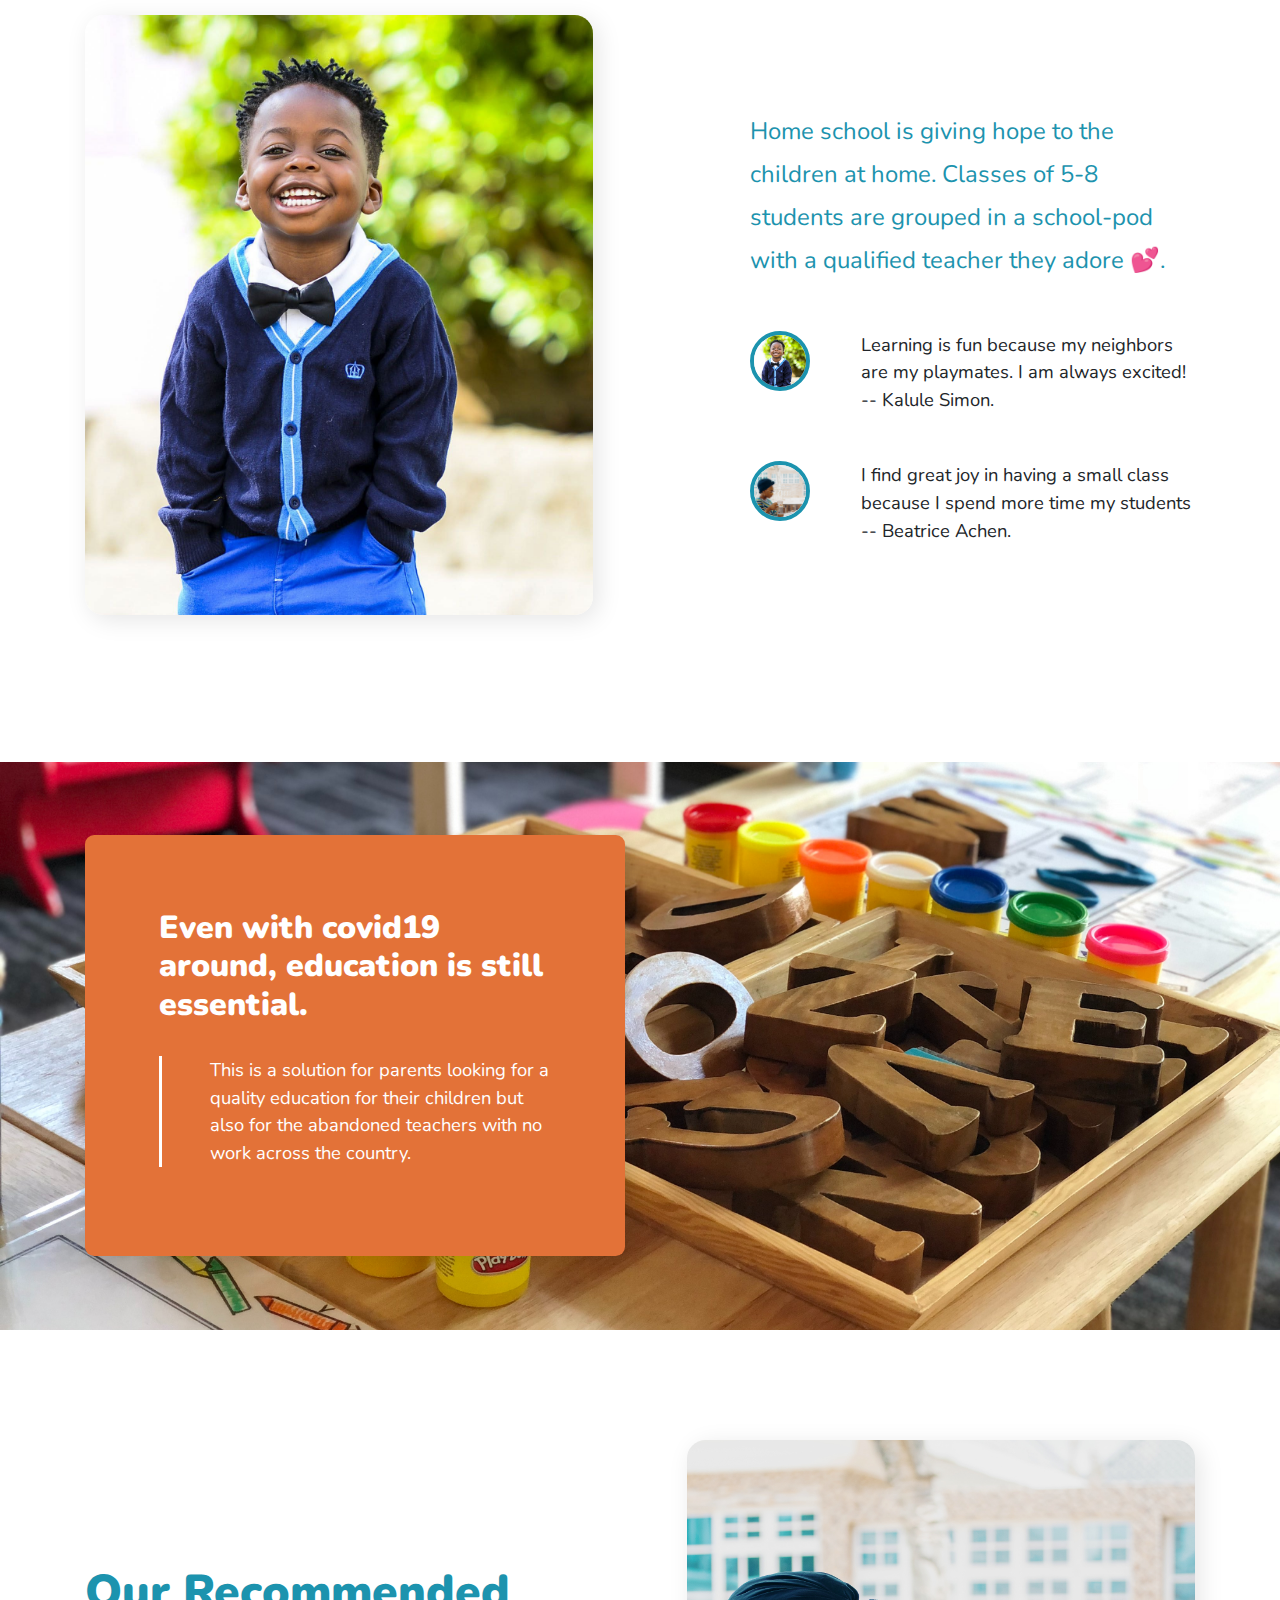
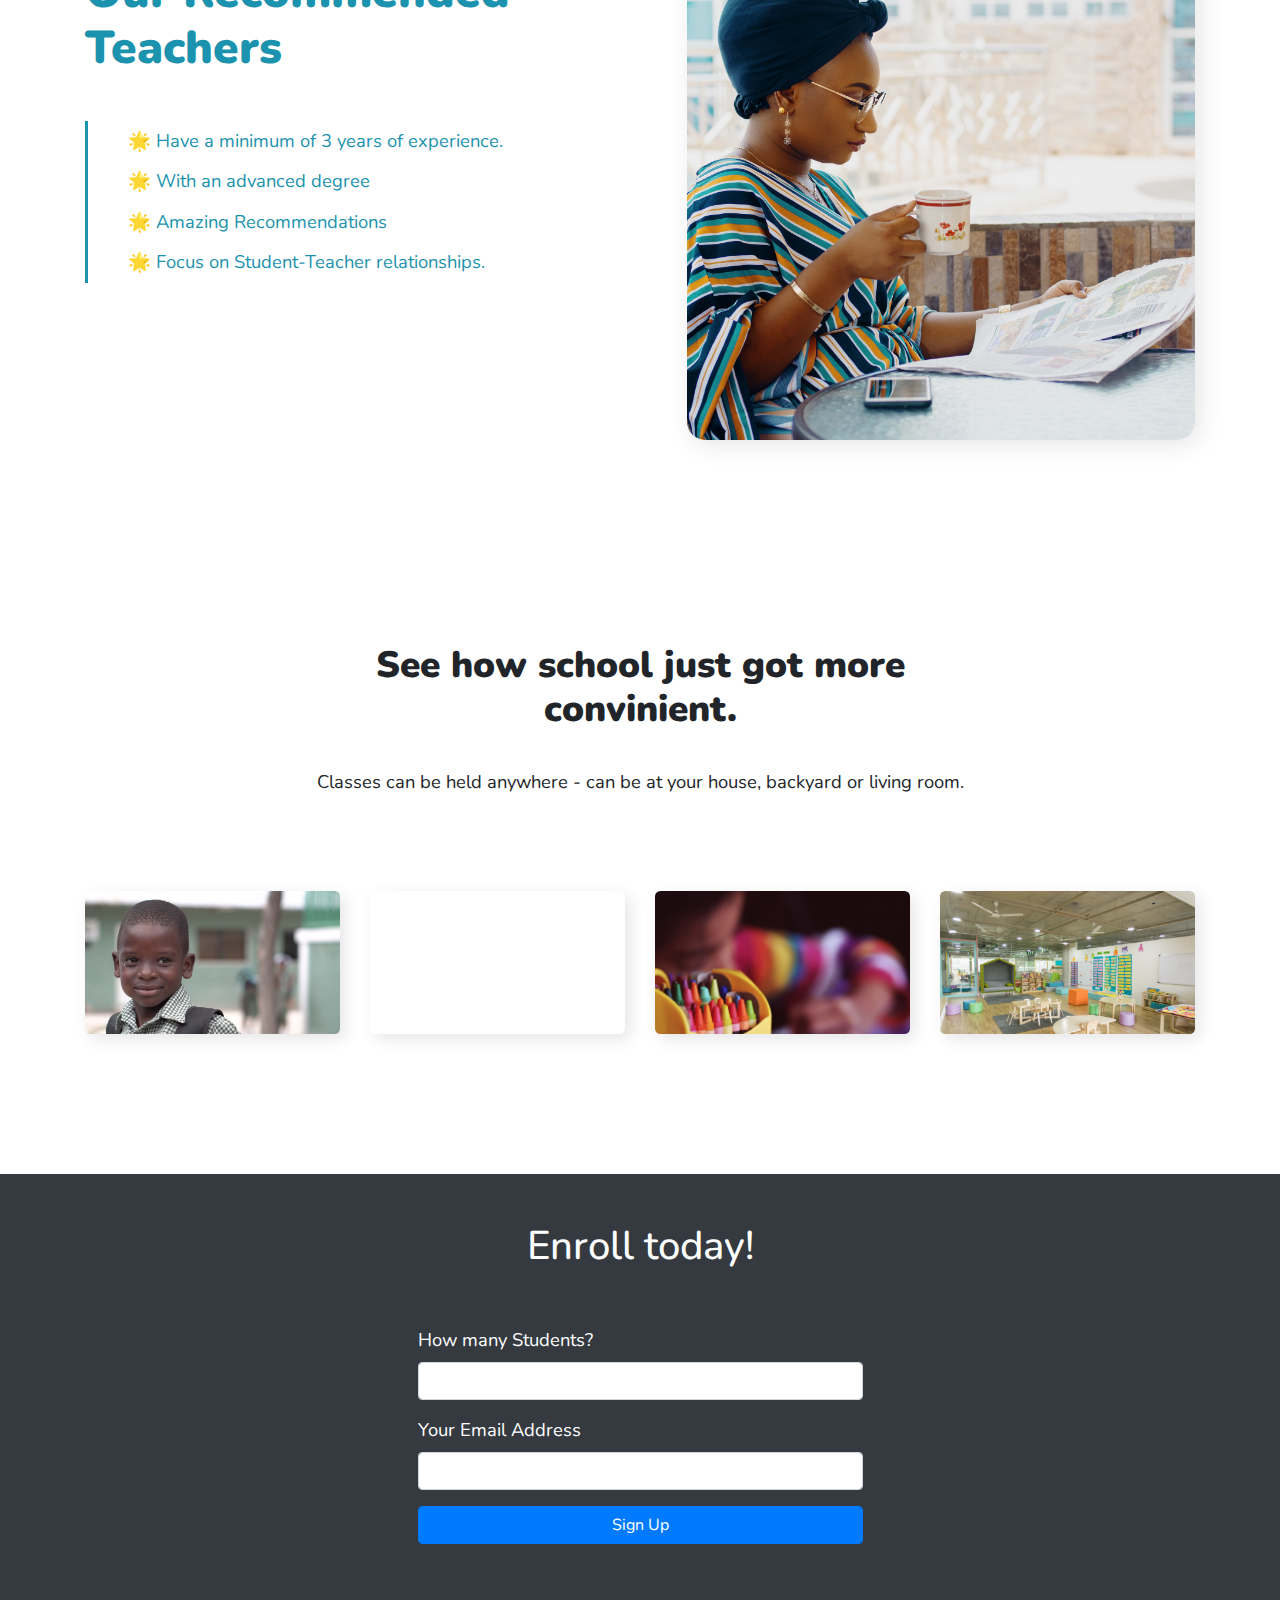
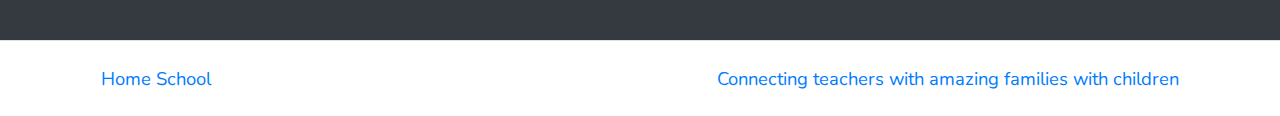
==== commit 48ff3dcd: "update gallery section." ====
--- a/index.html
+++ b/index.html
@@ -161,24 +161,32 @@
             </div>
         </div>
 
-        <div class="bg-light">
+        <div class="convinient-school">
             <div class="container text-center">
-                <h2>Just see how school just got more convinient.</h2>
+                <h2 class="w-50">See how school just got more convinient.</h2>
                 <p>Classes can be held anywhere - can be at your house, 
                     backyard or living room.
                 </p>
-                <div class="row mt-5">
-                    <div class="col-md-3">
-                        <div class="bg-dark p-5"></div>
-                    </div>
-                    <div class="col-md-3">
-                        <div class="bg-dark p-5"></div>
-                    </div>
-                    <div class="col-md-3">
-                        <div class="bg-dark p-5"></div>
-                    </div>
-                    <div class="col-md-3">
-                        <div class="bg-dark p-5"></div>
+                <div class="row mt-5 pt-5">
+                    <div class="col-md-3">
+                        <div class="image-container-3">
+                            <img src="img/feat-1.jpg" alt="">
+                        </div>
+                    </div>
+                    <div class="col-md-3">
+                        <div class="image-container-3">
+                            <img src="img/feat-2.jpg" alt="">
+                        </div>
+                    </div>
+                    <div class="col-md-3">
+                        <div class="image-container-3">
+                            <img src="img/feat-3.jpg" alt="">
+                        </div>
+                    </div>
+                    <div class="col-md-3">
+                        <div class="image-container-3">
+                            <img src="img/bg.jpg" alt="">
+                        </div>
                     </div>
                 </div>
             </div>
--- a/style.css
+++ b/style.css
@@ -39,6 +39,7 @@
     position: relative;
     margin-top: 3.5em;
     border-radius: .3em;
+    box-shadow: 5px 5px 15px rgba(0, 0, 0, .1);
 }
 
 .how-to-1 {
@@ -87,6 +88,7 @@
     height: 600px;
     overflow: hidden;
     border-radius: 1em;
+    box-shadow: 5px 5px 25px rgba(0, 0, 0, .1);
 }
 
 .image-container-2 {
@@ -95,10 +97,20 @@
     overflow: hidden;
     border-radius: 1em;
     float: right;
+    box-shadow: 5px 5px 25px rgba(0, 0, 0, .1);
+}
+
+.image-container-3 {
+    width: 100%;
+    height: 143px;
+    overflow: hidden;
+    border-radius: .3em;
+    box-shadow: 5px 5px 15px rgba(0, 0, 0, .1);
 }
 
 .image-container img,
-.image-container-2 img {
+.image-container-2 img,
+.image-container-3 img {
     width: 100%;
     height: auto;
 }
@@ -115,7 +127,7 @@
     height: 60px;
     overflow: hidden;
     border-radius: 50%;
-    border: 2px solid #1c93ae;
+    border: 4px solid #1c93ae;
 }
 
 .profile img {
@@ -135,6 +147,7 @@
     border-radius: .5em;
     color: white;
     padding: 4em 4em;
+    box-shadow: 5px 5px 15px rgba(0, 0, 0, .1);
 }
 
 .statement-1 h2 {
@@ -166,6 +179,17 @@
 
 .recommend-teachers li {
     line-height: 2.2;
+}
+
+/* convinient-school */
+.convinient-school {
+    padding: 5em 0;
+}
+
+.convinient-school h2 {
+    font-weight: 900;
+    margin: 0 auto 1em auto;
+    font-size: 2em;
 }
 
 /* Buttons */
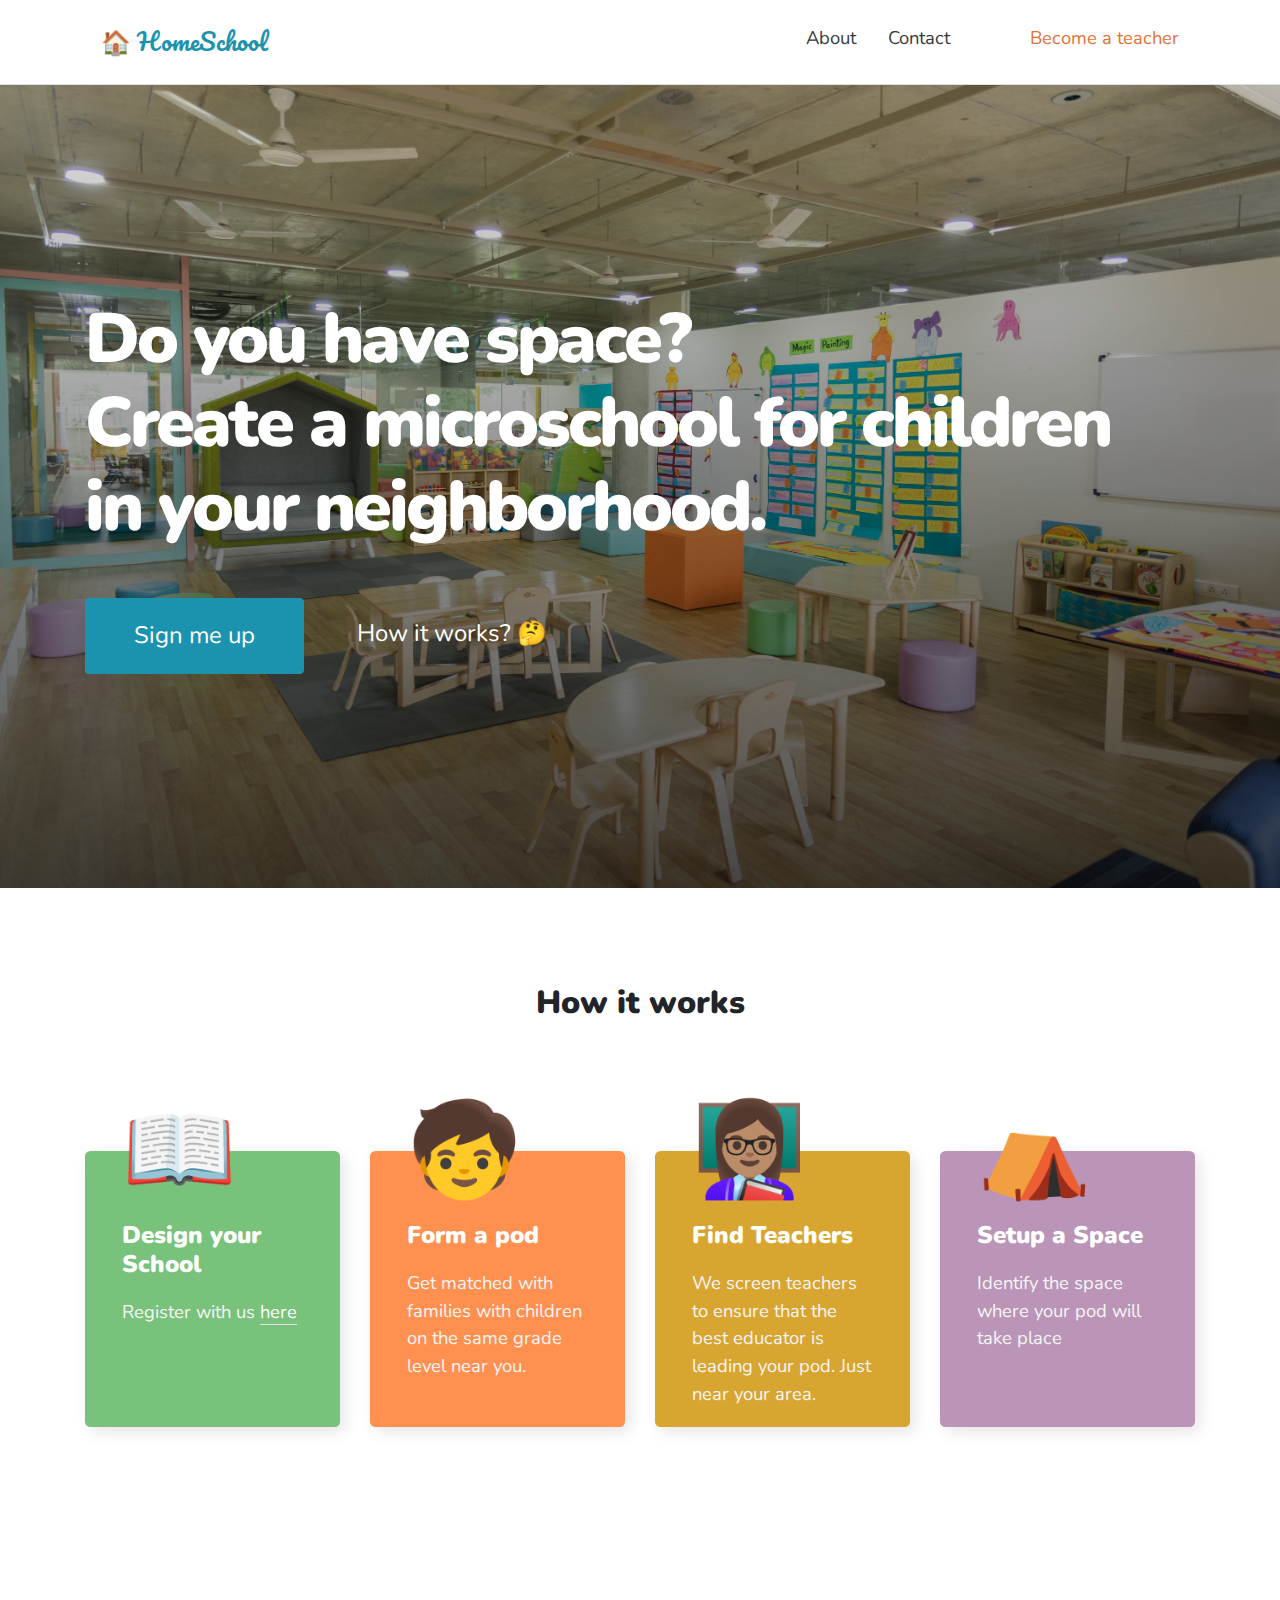
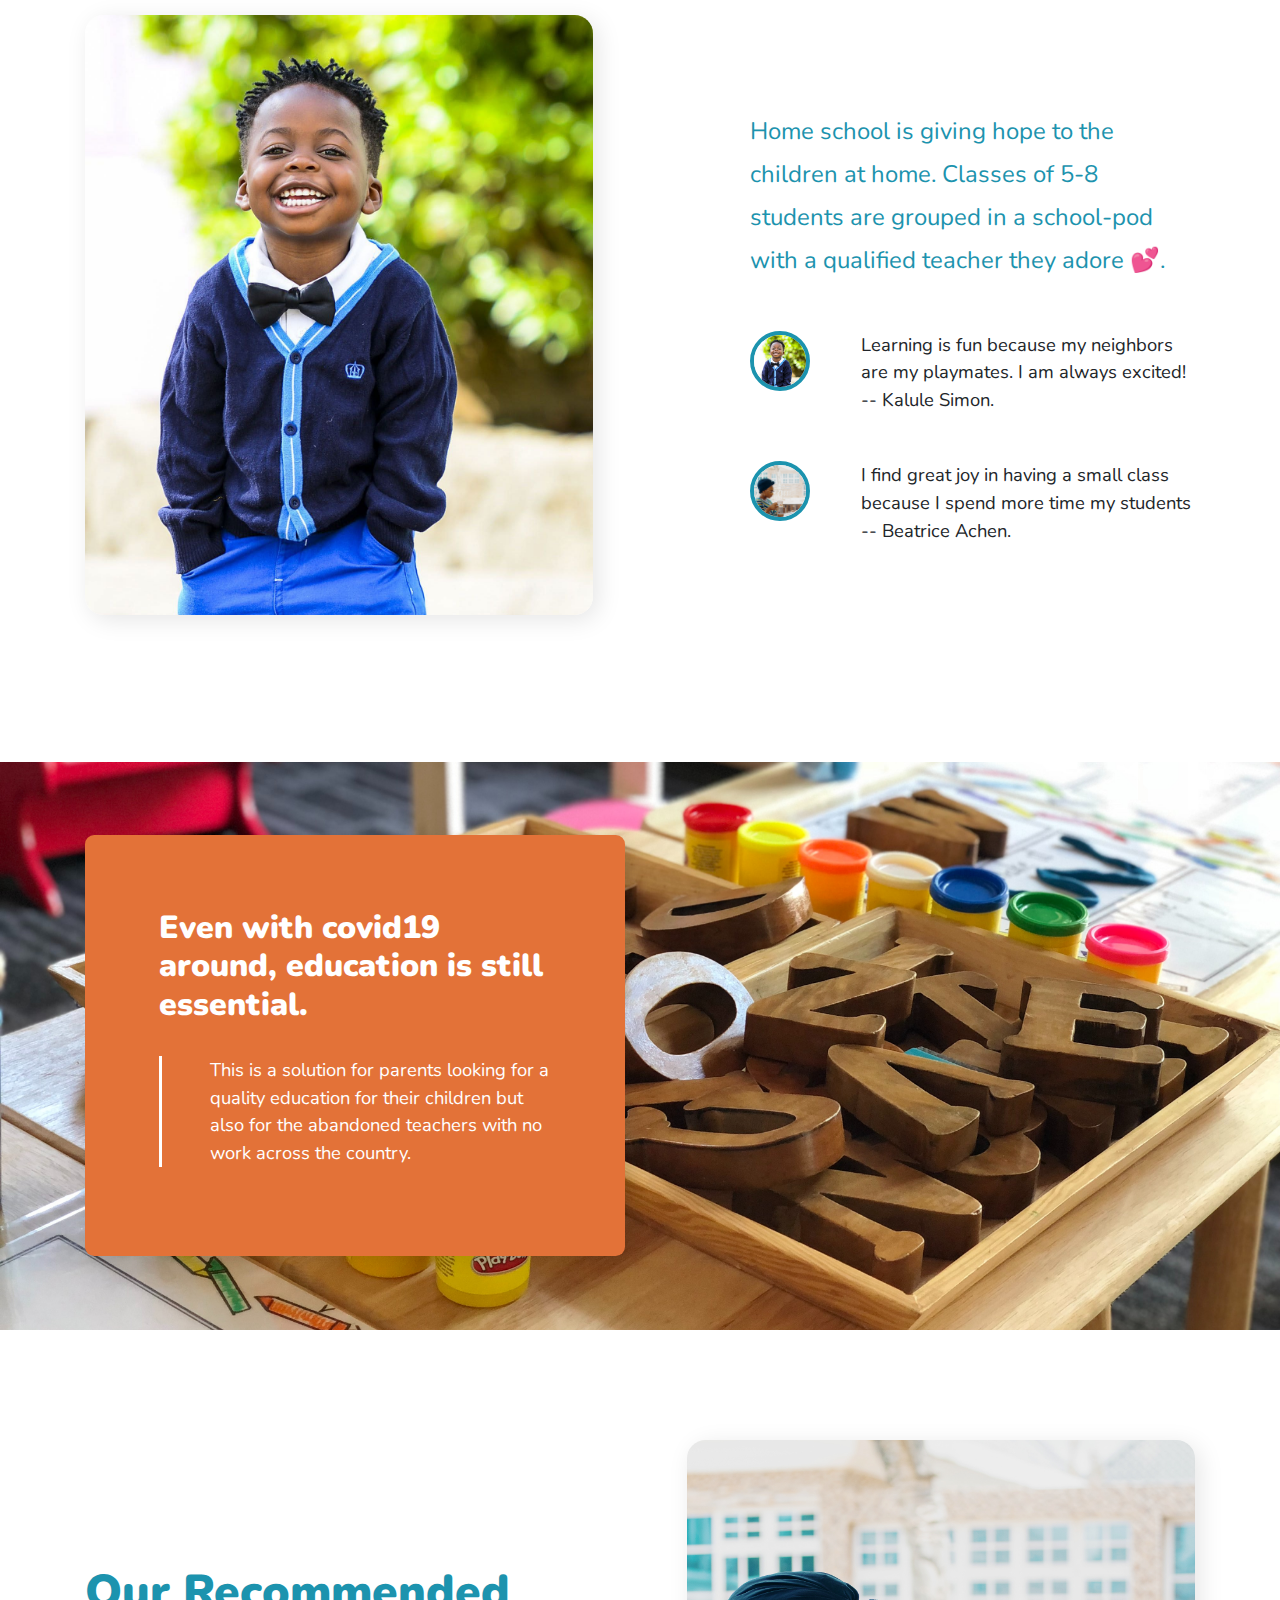
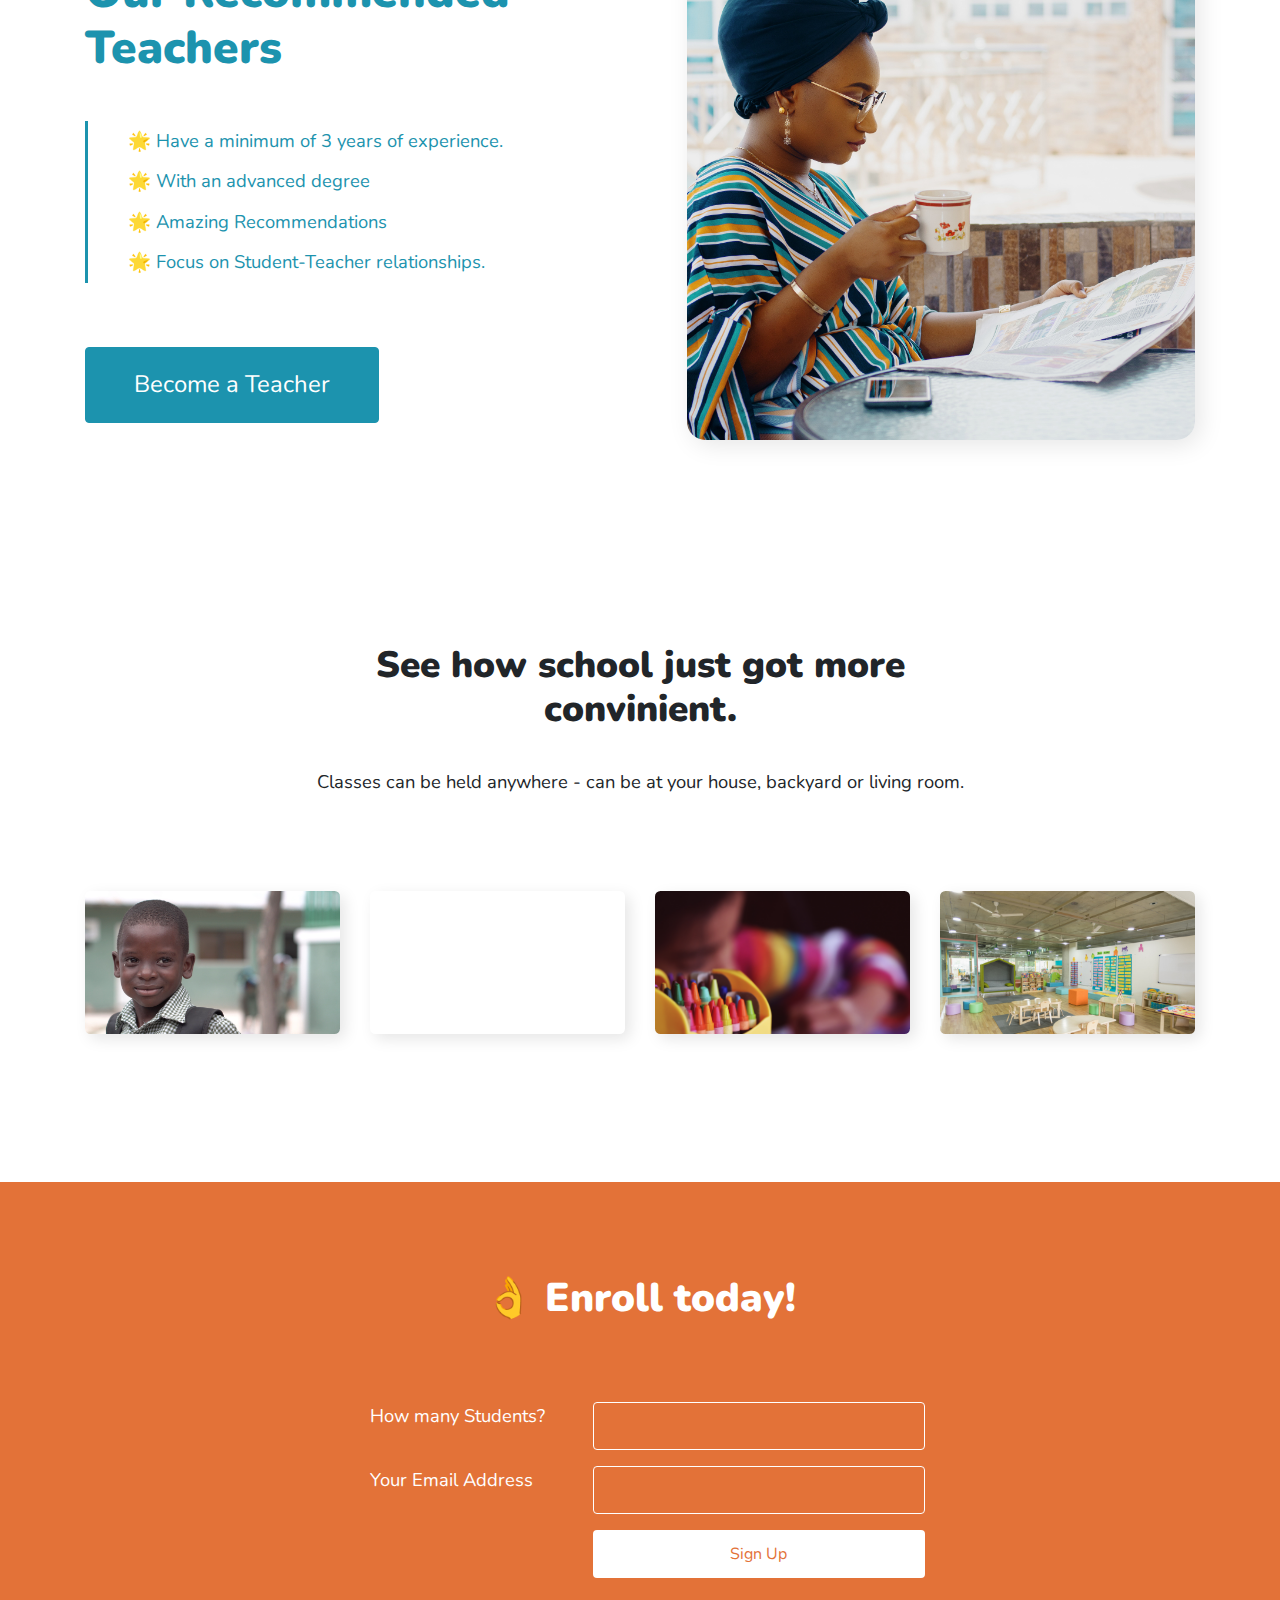
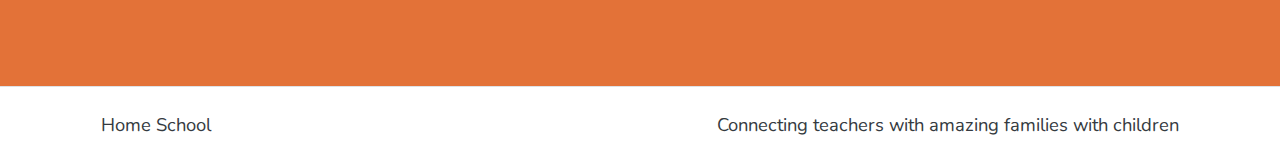
==== commit 1757b9a8: "complete page design." ====
--- a/index.html
+++ b/index.html
@@ -150,6 +150,7 @@
                                 <li>🌟 Amazing Recommendations</li>
                                 <li>🌟 Focus on Student-Teacher relationships.</li>
                             </ul>
+                            <a href="#" class="btn big-btn mt-5 text-white">Become a Teacher</a>
                         </div>
                     </div>
                     <div class="col-md-7">
@@ -192,20 +193,29 @@
             </div>
         </div>
 
-        <div class="pt-5 pb-5 bg-dark mt-5 text-white">
-            <div class="container">
-                <h1 class="text-center pb-5">Enroll today!</h1>
-                <div class="row">
-                    <form action="#" class="col-md-5 mx-auto mb-5">
+        <div class="text-white enroll">
+            <div class="container">
+                <h1 class="text-center">👌 Enroll today!</h1>
+                <div class="row">
+                    <form action="#" class="col-md-6 mx-auto">
                         <div class="form-group">
-                            <label for="students">How many Students?</label>
-                            <input type="text" name="students" class="form-control">
+                            <div class="row">
+                                <label for="students" class="col-md-5">How many Students?</label>
+                                <input type="text" name="students" class="form-control col-md-7">
+                            </div>
                         </div>
                         <div class="form-group">
-                            <label for="email">Your Email Address</label>
-                            <input type="text" name="email" class="form-control">
-                        </div>
-                        <button type="submit" class="btn btn-primary form-control">Sign Up</button>
+                            <div class="row">
+                                <label for="email" class="col-md-5">Your Email Address</label>
+                                <input type="text" name="email" class="form-control col-md-7">
+                            </div>
+                        </div>
+                        <div class="form-group">
+                            <div class="row">
+                                <label for="" class="col-md-5"></label>
+                                <button type="submit" class="btn form-control col-md-7">Sign Up</button>
+                            </div>
+                        </div>
                     </form>
                 </div>
             </div>
@@ -214,8 +224,8 @@
 
     <footer class="border-top pt-3 pb-3">
         <nav class="d-flex justify-content-between container">
-            <a class="nav-link" href="#">Home School</a>
-            <a class="nav-link" href="#">Connecting teachers with amazing families with children</a>
+            <a class="nav-link text-dark" href="#">Home School</a>
+            <a class="nav-link text-dark" href="#">Connecting teachers with amazing families with children</a>
         </nav>
     </footer>
 </body>
--- a/style.css
+++ b/style.css
@@ -192,6 +192,30 @@
     font-size: 2em;
 }
 
+/* enroll */
+.enroll {
+    margin: 3em 0 0 0;
+    padding: 5em 0 5em 0;
+    background: #e37238;
+}
+
+.enroll h1 {
+    font-weight: 900;
+    margin: 0 0 2em 0;
+}
+
+.enroll input {
+    background: transparent;
+    border-color: white;
+    height: 3em;
+}
+
+.enroll button {
+    background: white;
+    height: 3em;
+    color: #e37238;
+}
+
 /* Buttons */
 .big-btn {
     padding: .8em 2em;
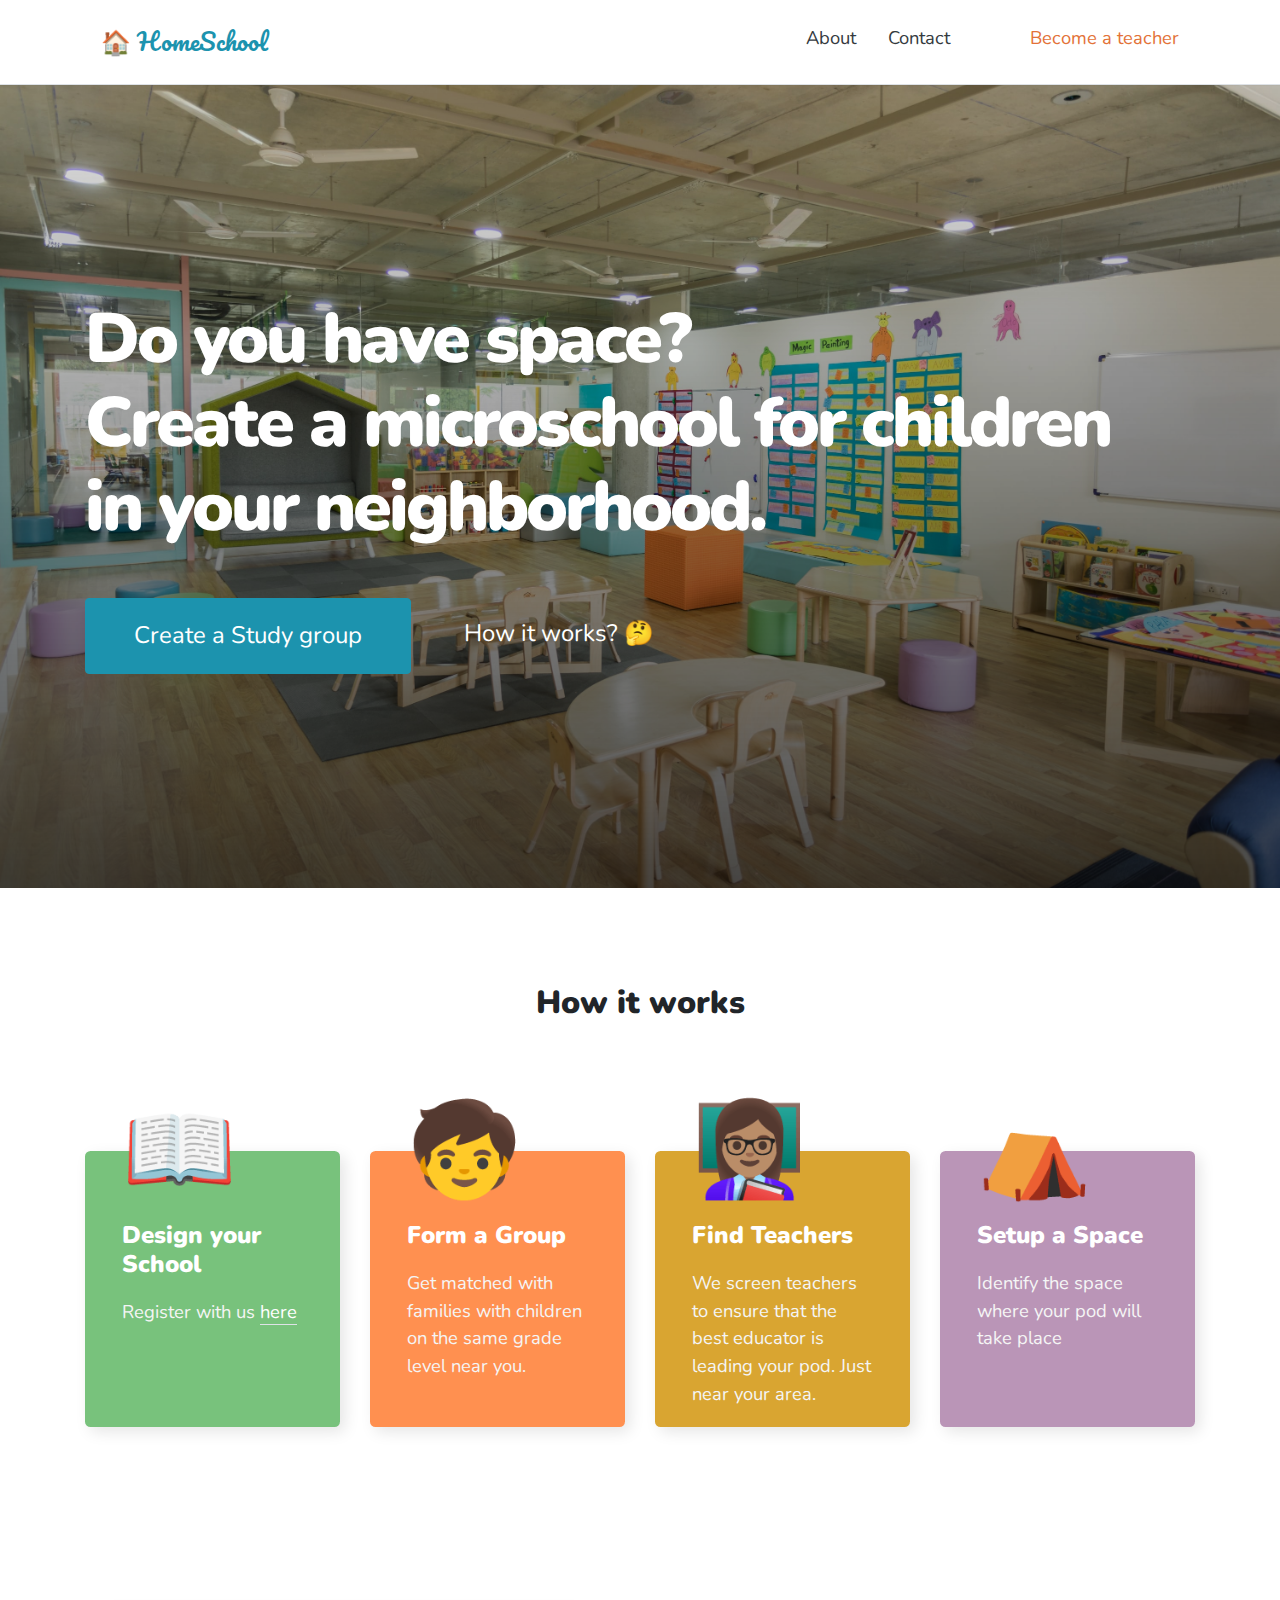
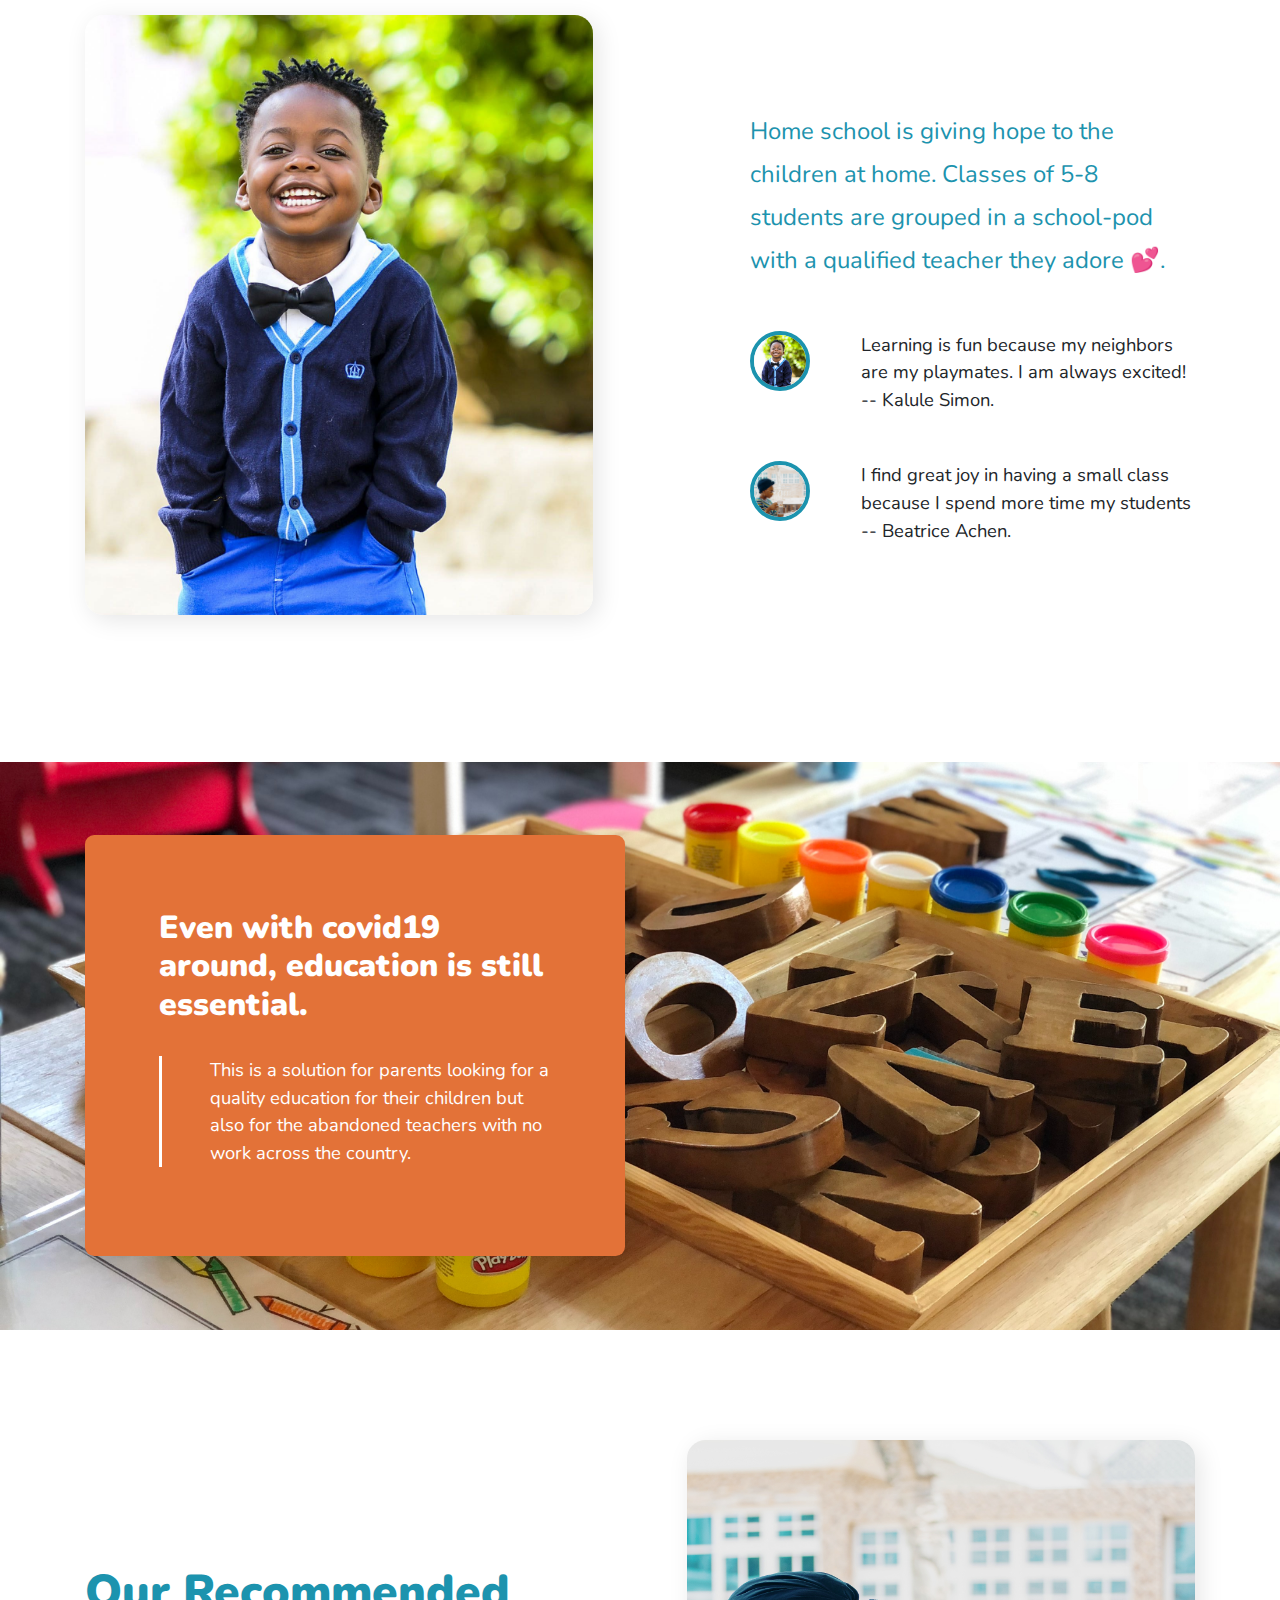
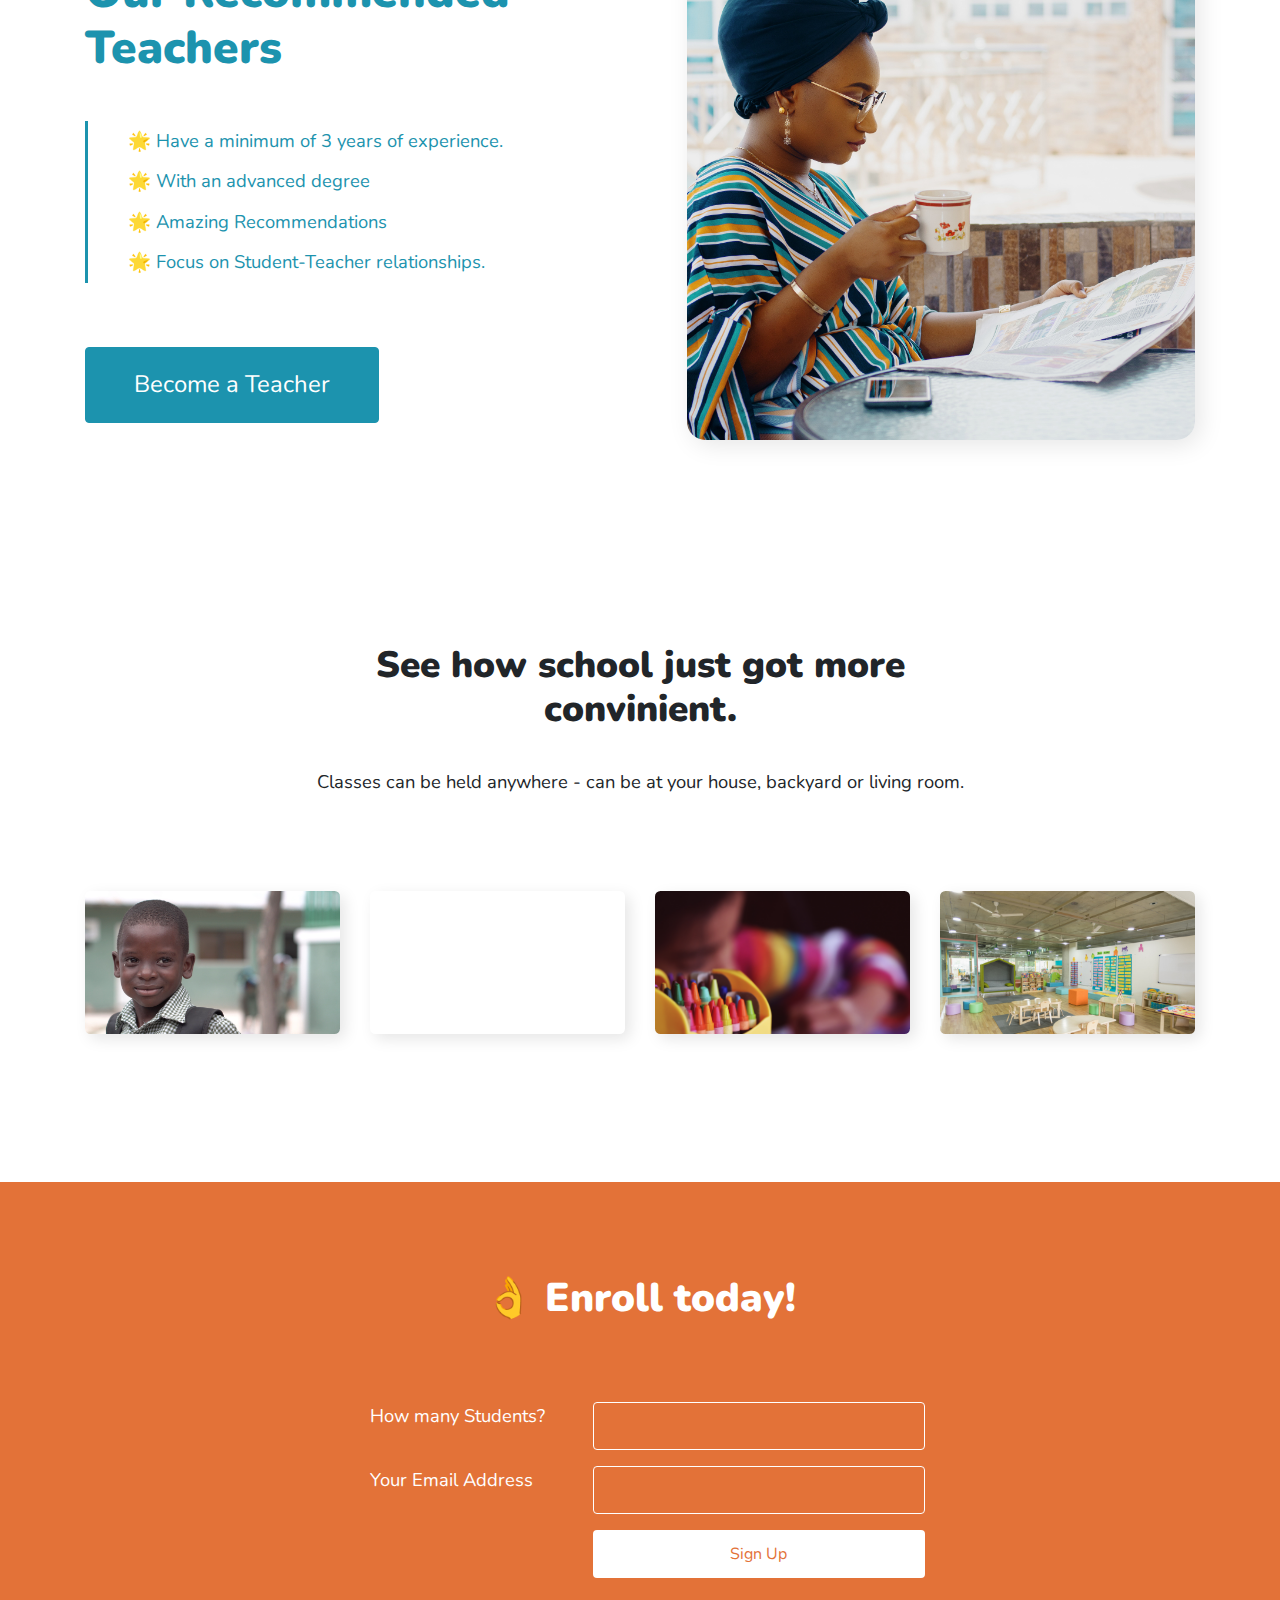
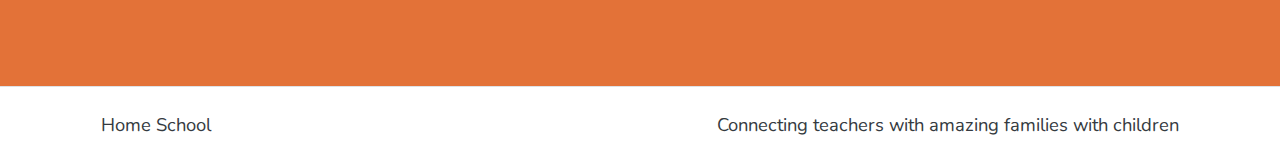
==== commit b8c5a8de: "add registration page" ====
--- a/index.html
+++ b/index.html
@@ -21,7 +21,7 @@
                     <a class="nav-link text-dark" href="#">Contact</a>
                 </li>
                 <li class="nav-item ml-5">
-                    <a class="nav-link orange-link" href="#">Become a teacher</a>
+                    <a class="nav-link orange-link" href="register-teacher.html">Become a teacher</a>
                 </li>
             </ul>
         </nav>
@@ -36,7 +36,7 @@
                     in your neighborhood.
                 </h1>
                 <div class="mt-5 mb-5">
-                    <a href="#" class="btn big-btn mr-5 text-white">Sign me up</a>
+                    <a href="#" class="btn big-btn mr-5 text-white">Create a Study group</a>
                     <a href="#" class="how-btn text-white">How it works? 🤔</a>
                 </div>
             </div>
@@ -56,7 +56,7 @@
                     <div class="col-md-3">
                         <div class="how-to how-to-2">
                             <h1>🧒</h1>
-                            <h4>Form a pod</h4>
+                            <h4>Form a Group</h4>
                             <p>
                                 Get matched with families with children on 
                                 the same grade level near you.
--- a/style.css
+++ b/style.css
@@ -108,9 +108,18 @@
     box-shadow: 5px 5px 15px rgba(0, 0, 0, .1);
 }
 
+.image-container-4 {
+    width: 90%;
+    height: 600px;
+    overflow: hidden;
+    border-radius: .3em;
+    box-shadow: 5px 5px 15px rgba(0, 0, 0, .1);
+}
+
 .image-container img,
 .image-container-2 img,
-.image-container-3 img {
+.image-container-3 img,
+.image-container-4 img {
     width: 100%;
     height: auto;
 }
@@ -235,4 +244,192 @@
 /* Links */
 .orange-link {
     color: #e37238;
+}
+
+/* Responsive media queries */
+@media only screen and (max-width: 1199px) {
+    .intro h1 {
+        font-size: 3em;
+    }
+
+    .how-to p {
+        font-size: .8em;
+    }
+}
+
+@media only screen and (max-width: 991px) {
+    .intro {
+        padding: 6em 0;
+    }
+
+    .intro h1 {
+        font-size: 2.5em;
+        letter-spacing: -2px;
+    }
+
+    .col-md-3 {
+        flex: 0 0 50%;
+        max-width: 50%;
+    }
+
+    .how-to p {
+        font-size: 1em;
+    }
+
+    .secondary-intro p {
+        font-size: 1em;
+        margin: 1em 0 0 0;
+    }
+
+    .covid-alert .col-md-6 {
+        flex: 0 0 75%;
+        max-width: 75%;
+    }
+
+    .recommend-teachers h2 {
+        font-size: 2em;
+        margin: 1em 0 1em 0;
+    }
+
+    .recommend-teachers ul {
+        font-size: .9em;
+    }
+
+    .recommend-teachers .big-btn {
+        font-size: 1em;
+    }
+
+    .image-container-2 {
+        width: 95%;
+        height: 450px;
+    }
+
+    .convinient-school .w-50 {
+        width: 75% !important;
+    }
+
+    .convinient-school .col-md-3 {
+        margin: 0 0 1em 0;
+    }
+
+    .enroll .col-md-6 {
+        flex: 0 0 75%;
+        max-width: 75%;
+    }
+}
+
+@media only screen and (max-width: 767px) {
+    header .justify-content-between {
+        flex-direction: column;
+    }
+
+    .intro h1 {
+        font-size: 1.8em;
+        letter-spacing: -1px;
+    }
+
+    .intro .big-btn,
+    .how-btn {
+        font-size: 1em;
+    }
+
+    .how-to p {
+        font-size: 0.8em;
+    }
+
+    .image-container {
+        width: 100%;
+        height: 400px;
+        margin: 0 0 1em 0;
+    }
+
+    .covid-alert .col-md-6 {
+        flex: 0 0 100%;
+        max-width: 100%;
+    }
+
+    .image-container-2 {
+        width: 100%;
+        height: 400px;
+        margin: 3em 0 0 0;
+    }
+
+    footer {
+        font-size: .8em;
+    }
+}
+
+@media only screen and (max-width: 469px) {
+    .how {
+        padding-bottom: 3em;
+    }
+
+    .how-to p {
+        top: -4em;
+    }
+        
+    .how-to h4 {
+        top: -3em;
+    }
+
+    .image-container {
+        height: 300px;
+    }
+
+    .image-container-2 {
+        height: 350px;
+    }
+
+    .convinient-school {
+        padding: 1em 0;
+    }
+
+    .convinient-school .w-50 {
+        width: 100% !important;
+    }
+
+    .convinient-school h2 {
+        font-size: 1.8em;
+    }
+
+    .image-container-3 img {
+        height: 100%;
+    }
+
+    .enroll h1 {
+        font-size: 1.8em;
+    }
+
+    .enroll form {
+        text-align: center;
+    }     
+}
+
+@media only screen and (max-width: 458px) {
+    header ul{
+        font-size: .8em;
+    }
+
+    .col-md-3 {
+        flex: 0 0 100%;
+        max-width: 100%;
+    }
+
+    .how-to h4 {
+        top: -2em;
+    }
+
+    .how-to p {
+        font-size: 1em;
+        top: -2em;
+    }
+
+    .image-container-3 {
+        height: 200px;
+    }
+
+    .image-container-3 img {
+        height: auto;
+    }
+        
 }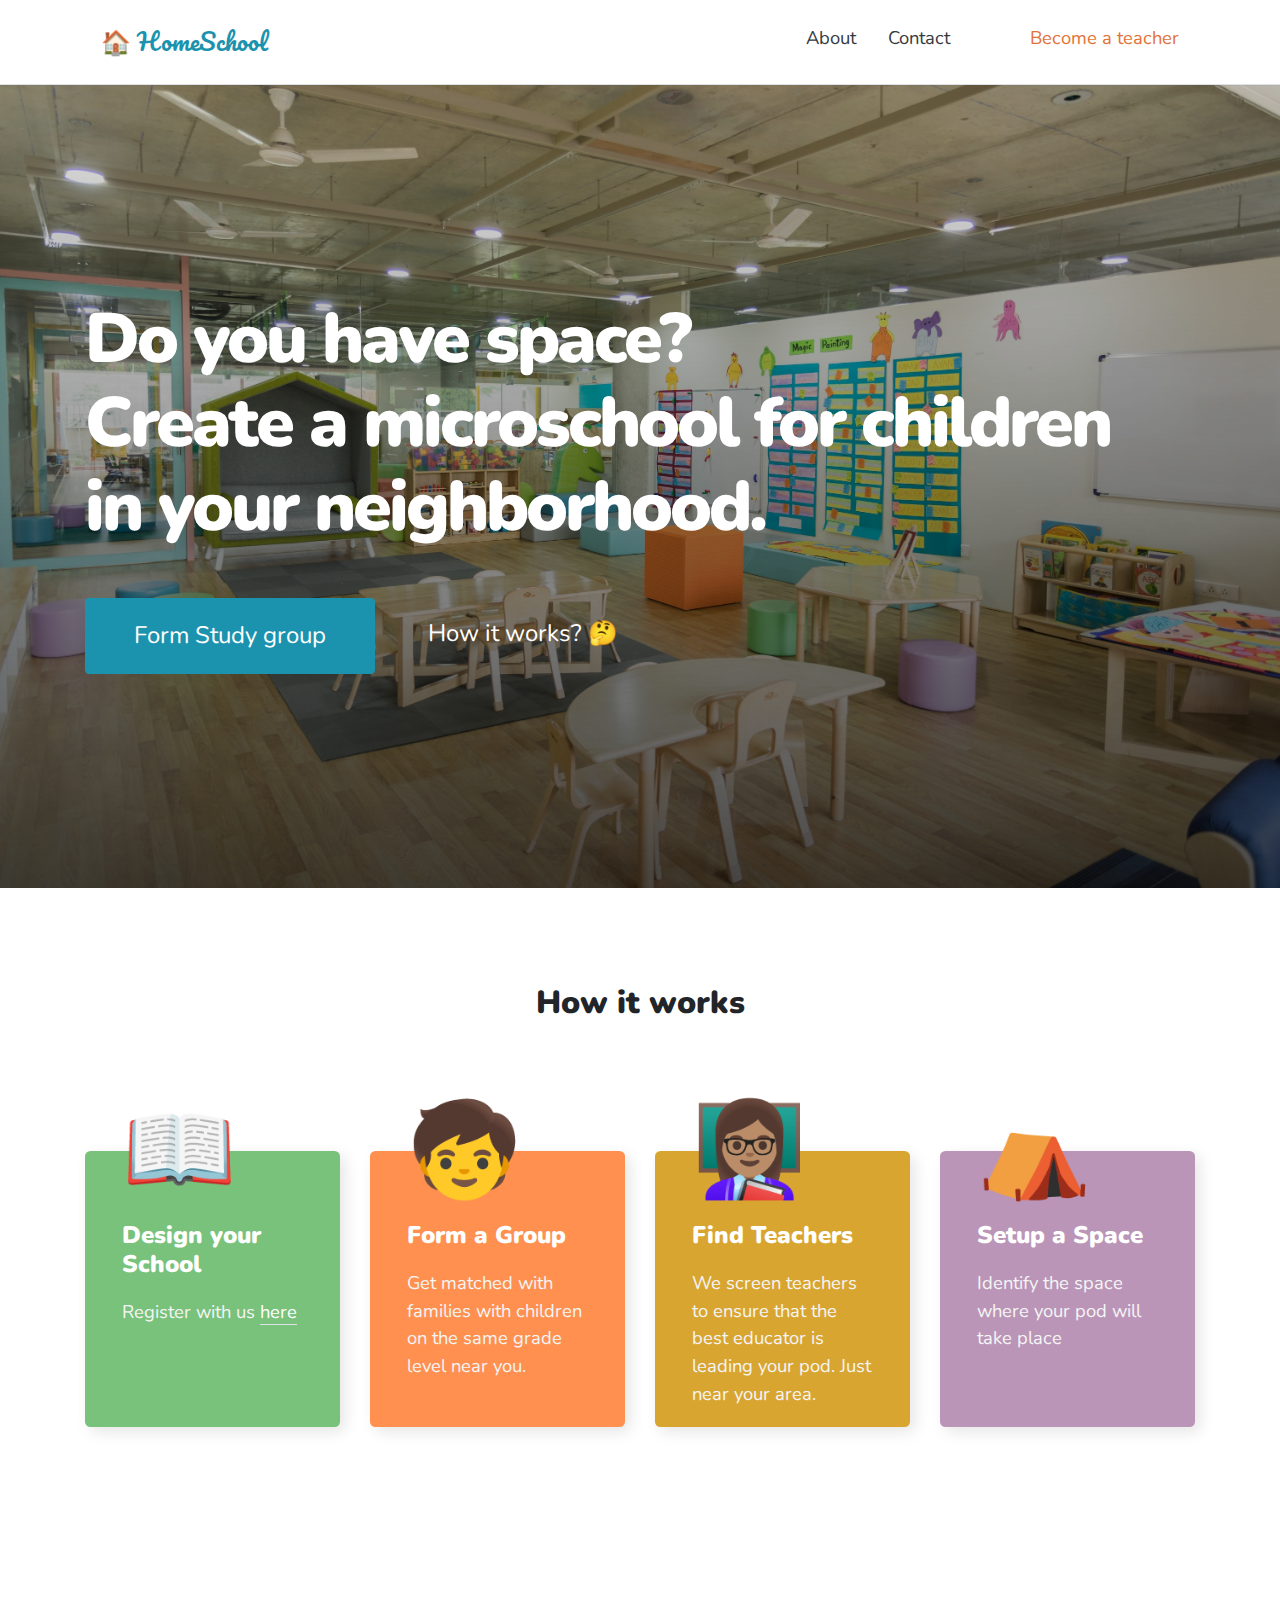
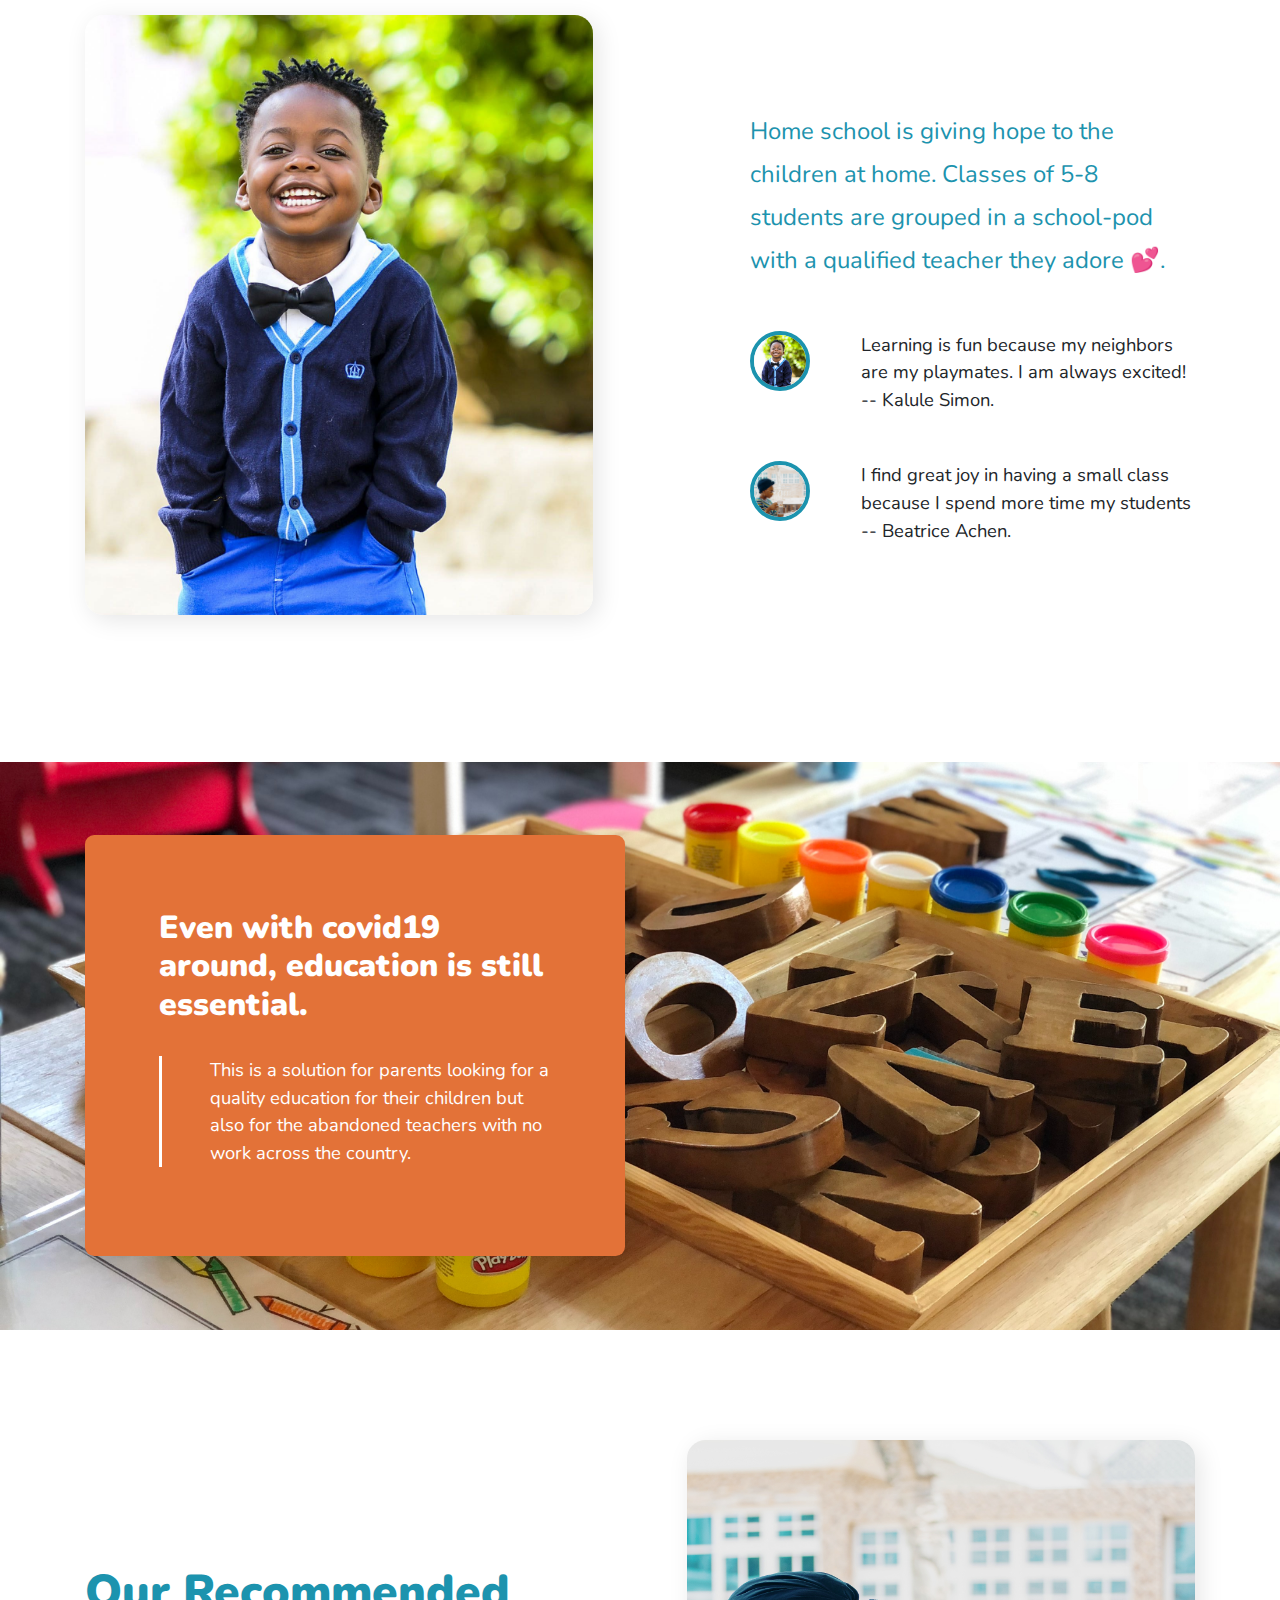
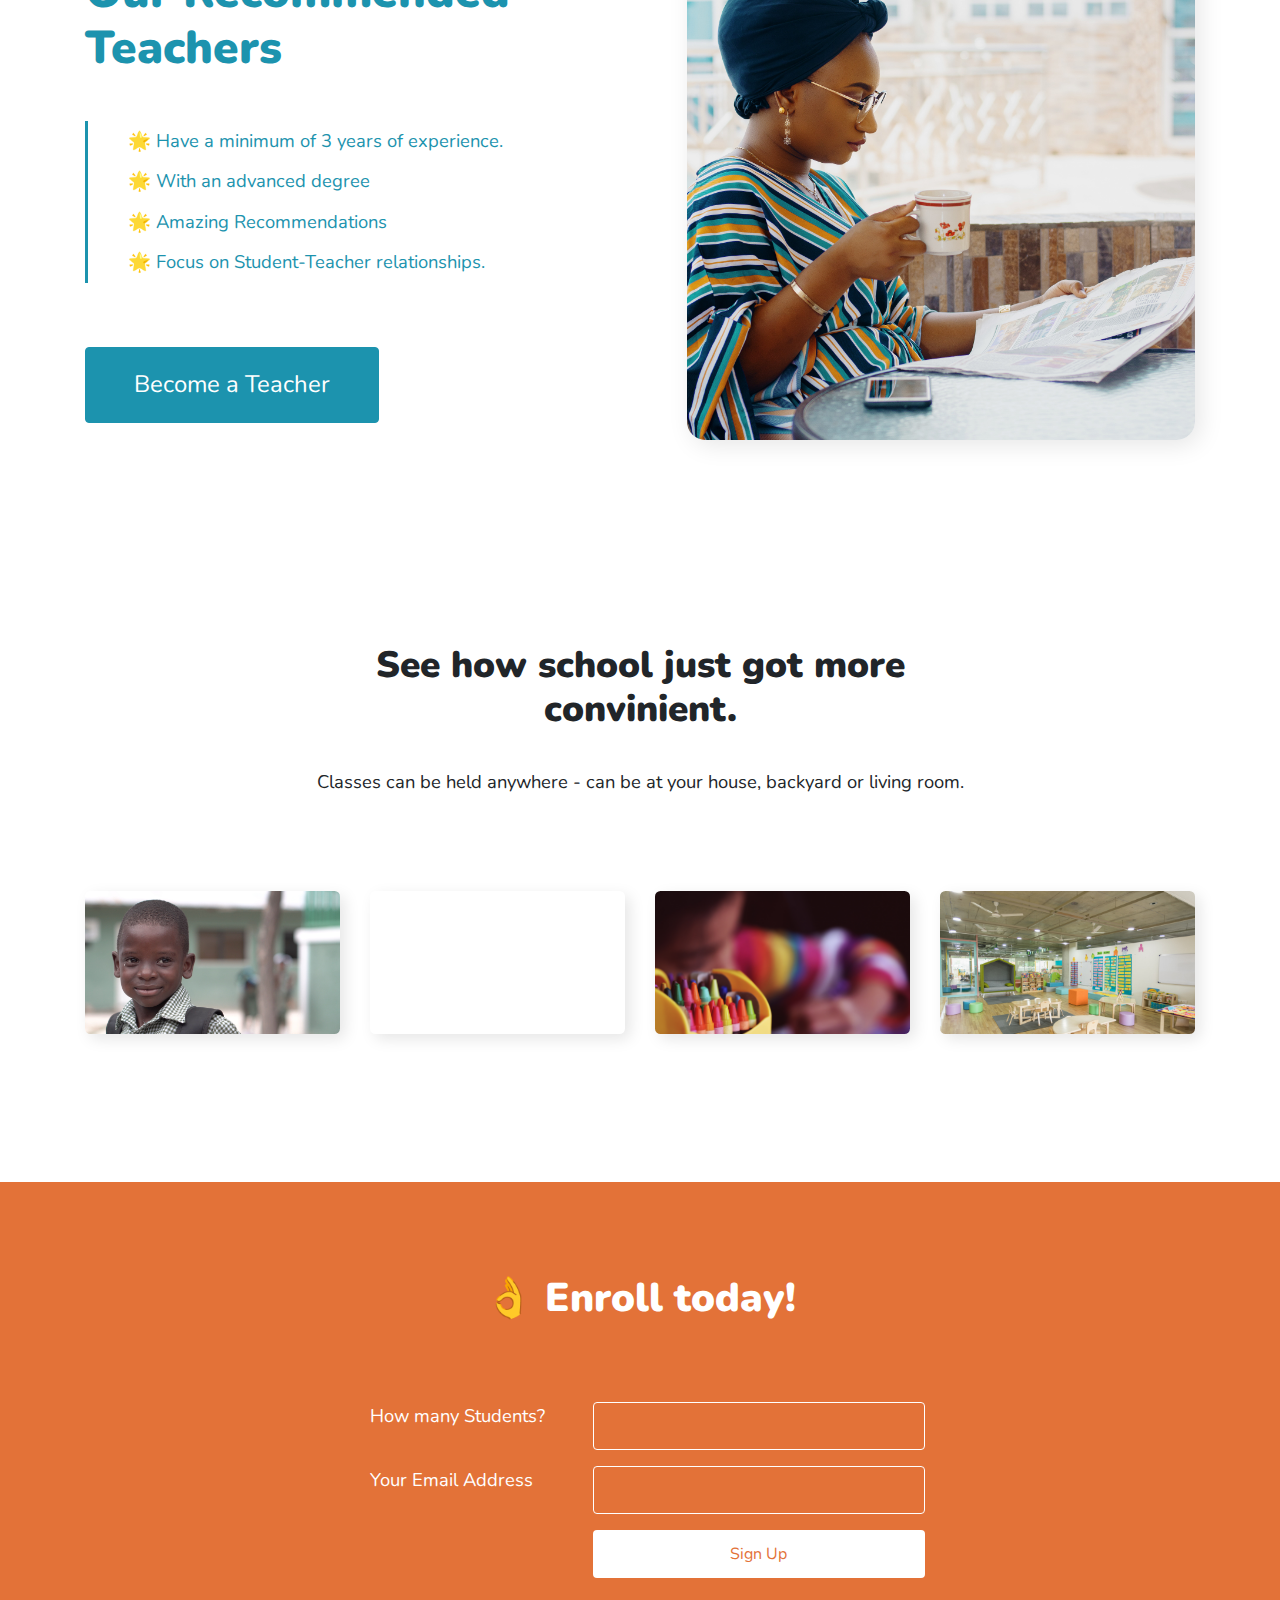
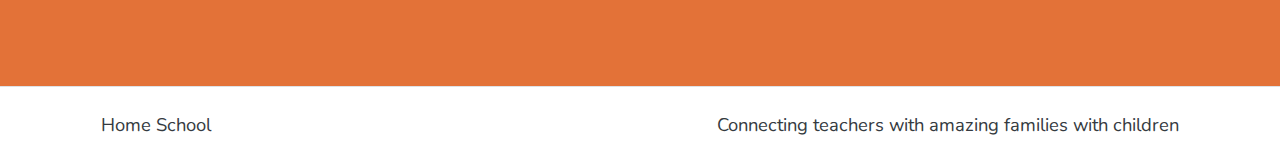
==== commit 074cbe94: "add form-group form" ====
--- a/index.html
+++ b/index.html
@@ -12,7 +12,7 @@
 <body>
     <header class="border-bottom pt-3 pb-3">
         <nav class="d-flex justify-content-between container">
-            <a class="nav-link logo" href="#">🏠 HomeSchool</a>
+            <a class="nav-link logo" href="index.html">🏠 HomeSchool</a>
             <ul class="d-flex nav">
                 <li class="nav-item">
                     <a class="nav-link text-dark" href="#">About</a>
@@ -36,7 +36,7 @@
                     in your neighborhood.
                 </h1>
                 <div class="mt-5 mb-5">
-                    <a href="#" class="btn big-btn mr-5 text-white">Create a Study group</a>
+                    <a href="form-group.html" class="btn big-btn mr-5 text-white">Form Study group</a>
                     <a href="#" class="how-btn text-white">How it works? 🤔</a>
                 </div>
             </div>
@@ -150,7 +150,7 @@
                                 <li>🌟 Amazing Recommendations</li>
                                 <li>🌟 Focus on Student-Teacher relationships.</li>
                             </ul>
-                            <a href="#" class="btn big-btn mt-5 text-white">Become a Teacher</a>
+                            <a href="register-teacher.html" class="btn big-btn mt-5 text-white">Become a Teacher</a>
                         </div>
                     </div>
                     <div class="col-md-7">
